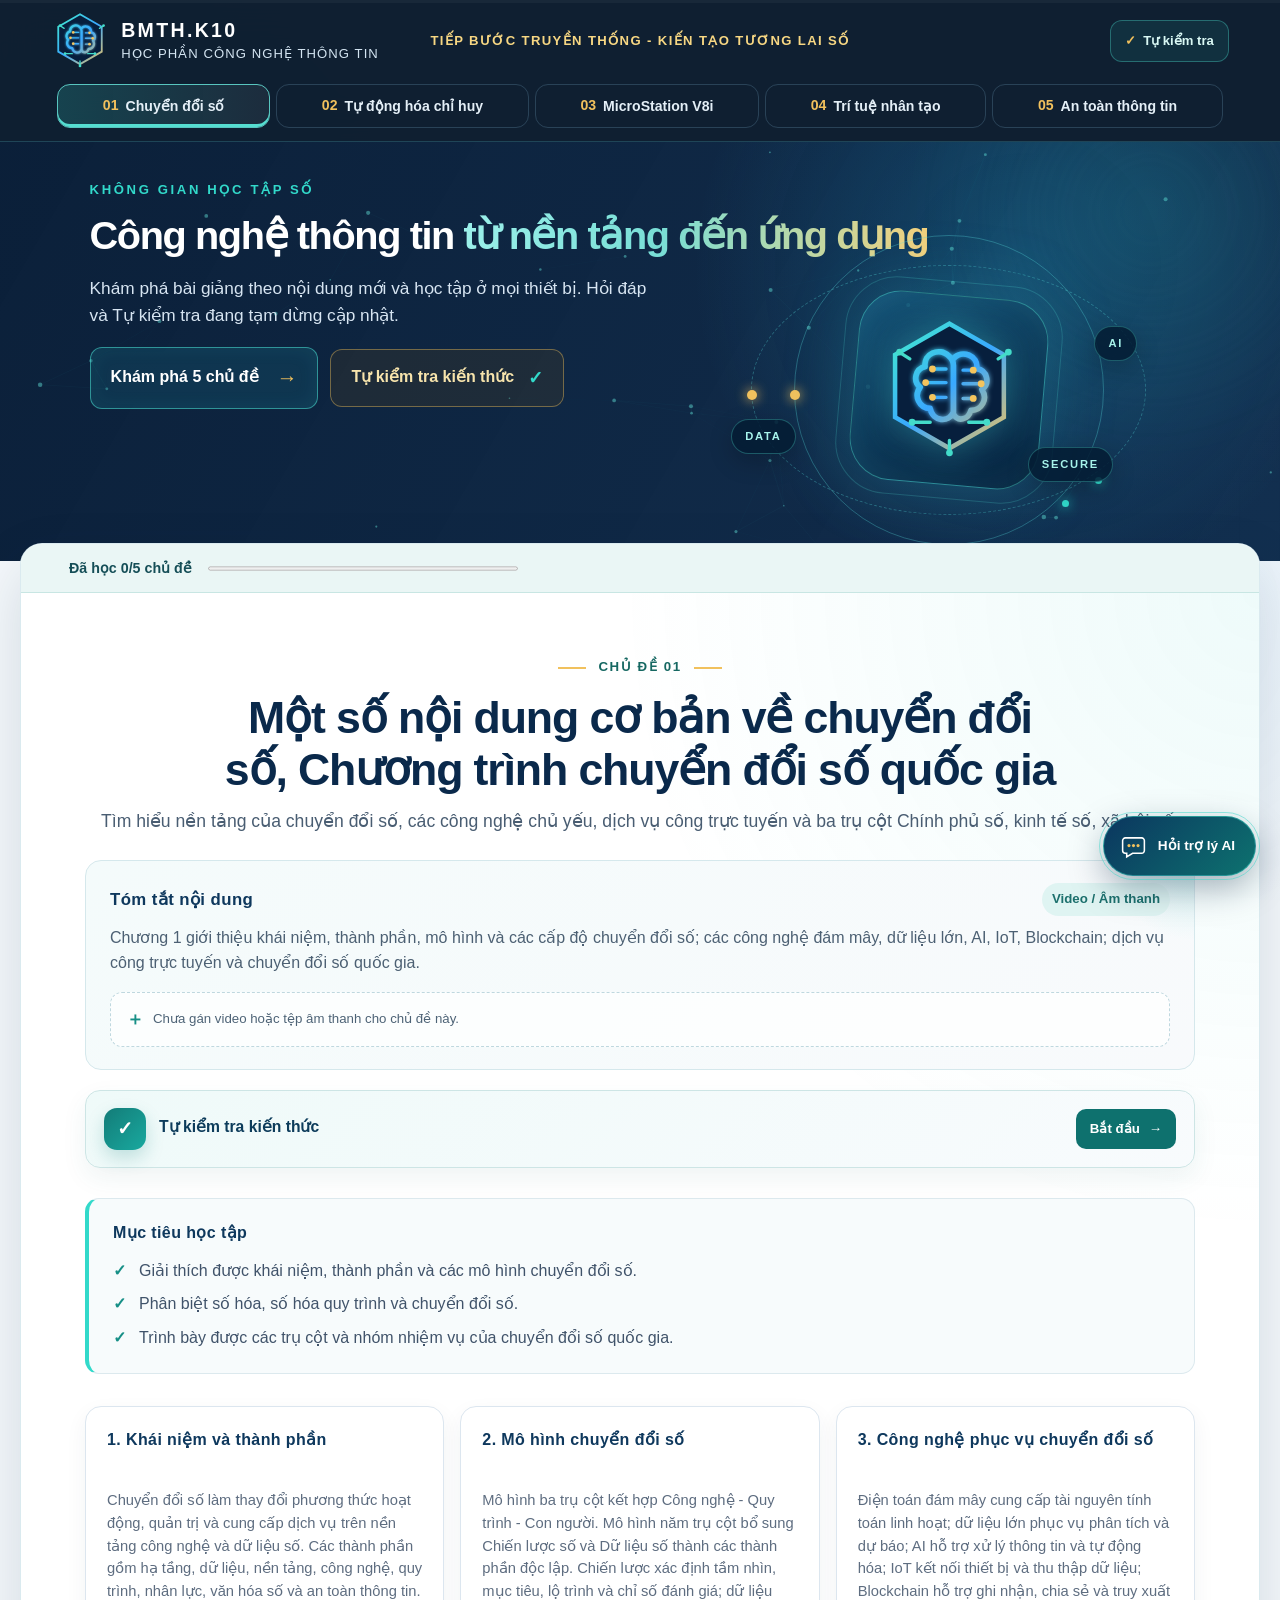
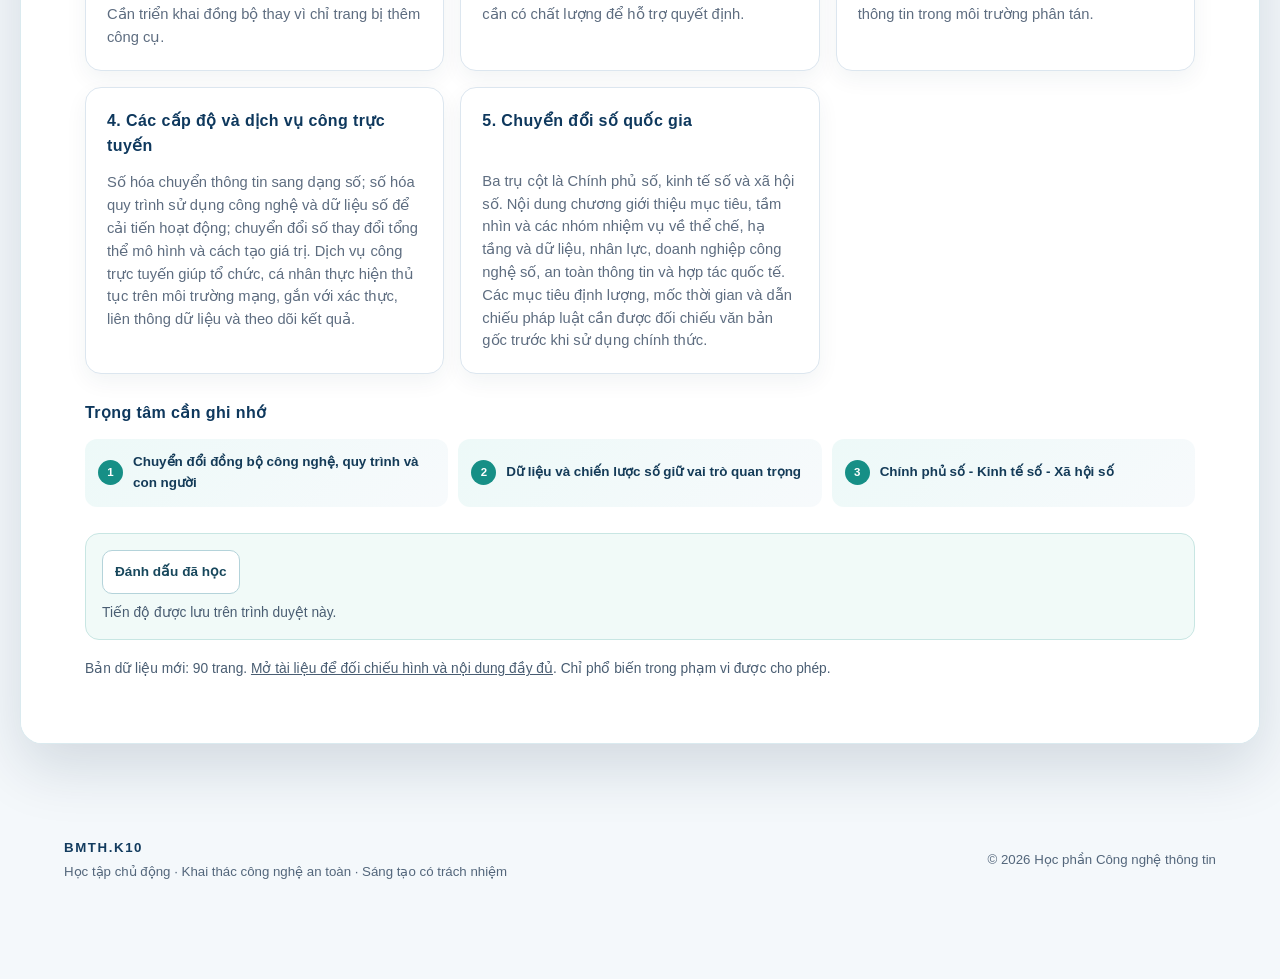
==== index.html @ 1fa3173a "Add files via upload" ====
<!-- BMTH_OPEN_DATA_REPLACEMENT_20261119 -->
<!doctype html>
<html lang="vi">
<head>
  <meta charset="utf-8">
  <meta name="viewport" content="width=device-width, initial-scale=1, viewport-fit=cover">
  <meta name="description" content="Không gian học tập số BMTH.K10 dành cho học phần Công nghệ thông tin.">
  <meta name="theme-color" content="#061b35">
  <meta property="og:type" content="website">
  <meta property="og:locale" content="vi_VN">
  <meta property="og:site_name" content="BMTH.K10">
  <meta property="og:title" content="BMTH.K10 · Học phần Công nghệ thông tin">
  <meta property="og:description" content="Nội dung 5 chủ đề Công nghệ thông tin theo bản tài liệu mới; hỏi đáp và trắc nghiệm đang tạm dừng cập nhật.">
  <meta property="og:url" content="https://ccongpho-dotcom.github.io/TroLyAoGiangVien/">
  <meta property="og:image" content="https://ccongpho-dotcom.github.io/TroLyAoGiangVien/assets/bmth-share.png">
  <meta property="og:image:type" content="image/png">
  <meta property="og:image:width" content="1200">
  <meta property="og:image:height" content="630">
  <meta property="og:image:alt" content="Biểu trưng BMTH.K10 trên nền xanh, với dòng chữ Học phần Công nghệ thông tin">
  <title>BMTH.K10</title>
  <link rel="icon" type="image/svg+xml" href="assets/ai-digital-logo.svg">
  <link rel="stylesheet" href="assets/styles.css?v=20261113-mobile1">
</head>
<body>
  <div class="reading-progress" aria-hidden="true"><span id="reading-progress-bar"></span></div>
  <header class="site-header">
    <a class="brand" href="#top" aria-label="Trang chủ BMTH.K10">
      <img src="assets/ai-digital-logo.svg" alt="Logo trí tuệ nhân tạo và chuyển đổi số" width="62" height="62">
      <span class="brand-copy">
        <strong>BMTH.K10</strong>
        <small>HỌC PHẦN CÔNG NGHỆ THÔNG TIN</small>
      </span>
    </a>
    <p class="slogan">TIẾP BƯỚC TRUYỀN THỐNG - KIẾN TẠO TƯƠNG LAI SỐ</p>
    <div class="header-tools">
      <a class="quiz-shortcut" href="quiz.html" aria-label="Mở chức năng tự kiểm tra kiến thức">
        <span aria-hidden="true">✓</span> Tự kiểm tra
      </a>
      <button id="view-mode-toggle" class="view-mode-toggle" type="button" aria-pressed="false" aria-label="Xem bố cục toàn cảnh">
        <svg viewBox="0 0 24 24" aria-hidden="true">
          <path d="M8 3H3v5M16 3h5v5M8 21H3v-5M16 21h5v-5M3 8l5-5M21 8l-5-5M3 16l5 5M21 16l-5 5"/>
        </svg>
        <span>Toàn cảnh</span>
      </button>
      <button id="mobile-topic-toggle" class="mobile-topic-toggle" type="button" aria-label="Mở danh mục chủ đề" aria-expanded="false" aria-controls="topic-nav" hidden>
        <svg viewBox="0 0 24 24" aria-hidden="true"><path d="M3 6h18M3 12h18M3 18h18"/></svg>
      </button>
    </div>
    <div class="topic-menu">
      <div class="topic-menu-rail">
        <div id="topic-nav" class="topic-nav" role="tablist" aria-label="5 chủ đề học phần"></div>
      </div>
      <button class="topic-scroll topic-scroll-prev" type="button" aria-label="Cuộn về các chủ đề trước" aria-controls="topic-nav" hidden>‹</button>
      <button class="topic-scroll topic-scroll-next" type="button" aria-label="Cuộn tới các chủ đề tiếp theo" aria-controls="topic-nav" hidden>›</button>
    </div>
  </header>

  <main id="top">
    <section class="hero" aria-labelledby="hero-title">
      <canvas id="network-canvas" class="network-canvas" aria-hidden="true"></canvas>
      <div class="hero-heading">
        <p class="eyebrow">KHÔNG GIAN HỌC TẬP SỐ</p>
        <h1 id="hero-title"><span class="title-main">Công nghệ thông tin</span> <span class="title-accent">từ nền tảng đến ứng dụng</span></h1>
      </div>
      <div class="hero-copy">
        <p class="hero-lead">Khám phá bài giảng theo nội dung mới và học tập ở mọi thiết bị. Hỏi đáp và Tự kiểm tra đang tạm dừng cập nhật.</p>
        <div class="hero-actions">
          <a class="primary-button" href="#chu-de">Khám phá 5 chủ đề <span aria-hidden="true">→</span></a>
          <a class="secondary-button" href="quiz.html">Tự kiểm tra kiến thức <span aria-hidden="true">✓</span></a>
        </div>
      </div>
      <div class="hero-visual" aria-hidden="true">
        <div class="orbit orbit-one"></div>
        <div class="orbit orbit-two"></div>
        <div class="digital-core">
          <img src="assets/ai-digital-logo.svg" alt="">
        </div>
        <div class="data-pill pill-one">AI</div>
        <div class="data-pill pill-two">DATA</div>
        <div class="data-pill pill-three">SECURE</div>
      </div>
    </section>

    <section class="course-shell" id="chu-de" aria-label="Nội dung học phần">
      <div class="learning-progress">
        <span class="learning-progress-label" id="learning-progress-label" role="status">Đã học 0/5 chủ đề</span>
        <progress id="learning-progress" aria-label="Tiến độ học" max="5" value="0"></progress>
      </div>
      <article id="lesson-panel" class="lesson-panel protected-content" role="tabpanel" tabindex="0"></article>
    </section>
  </main>

  <footer class="site-footer">
    <div>
      <strong>BMTH.K10</strong>
      <span>Học tập chủ động · Khai thác công nghệ an toàn · Sáng tạo có trách nhiệm</span>
    </div>
    <p>© <span id="current-year"></span> Học phần Công nghệ thông tin</p>
  </footer>

  <button id="chat-launcher" class="chat-launcher" type="button" aria-label="Mở trợ lý AI" aria-expanded="false">
    <span class="chat-pulse"></span>
    <svg viewBox="0 0 32 32" aria-hidden="true">
      <path d="M7 6.5h18a3 3 0 0 1 3 3v11a3 3 0 0 1-3 3H15l-6.5 4v-4H7a3 3 0 0 1-3-3v-11a3 3 0 0 1 3-3Z"/>
      <circle cx="11" cy="15" r="1.7"/><circle cx="16" cy="15" r="1.7"/><circle cx="21" cy="15" r="1.7"/>
    </svg>
    <span class="chat-label">Hỏi trợ lý AI</span>
  </button>

  <section id="chat-panel" class="chat-panel" aria-label="Trợ lý AI BMTH.K10" aria-hidden="true" inert>
    <header class="chat-header">
      <div class="chat-avatar"><img src="assets/ai-digital-logo.svg" alt=""></div>
      <div>
        <strong>Trợ lý AI BMTH.K10</strong>
        <span id="chat-status" class="chat-status" data-state="ready" aria-live="polite">Tạm dừng cập nhật dữ liệu</span>
      </div>
      <div class="chat-header-actions">
        <button id="chat-reset" type="button" aria-label="Bắt đầu cuộc trò chuyện mới" title="Cuộc trò chuyện mới"><span aria-hidden="true">↻</span></button>
        <button id="chat-close" type="button" aria-label="Đóng trợ lý AI" title="Đóng"><span aria-hidden="true">×</span></button>
      </div>
    </header>
    <div id="chat-messages" class="chat-messages" aria-live="polite">
      <div class="message assistant">
        <div class="message-bubble">Trợ lý đang tạm dừng để cập nhật dữ liệu mới. Đồng chí có thể đọc nội dung của các chủ đề.</div>
      </div>
    </div>
    <div class="quick-prompts" aria-label="Câu hỏi gợi ý">
      <button type="button" data-prompt="Tóm tắt Chương 1">Tóm tắt Chương 1</button>
      <button type="button" data-prompt="Trí tuệ nhân tạo là gì?">Trí tuệ nhân tạo</button>
      <button type="button" data-prompt="Phân tích các biện pháp bảo đảm an toàn thông tin">An toàn thông tin</button>
      <button type="button" data-prompt="Ba trụ cột của chuyển đổi số quốc gia là gì?">Chuyển đổi số quốc gia</button>
    </div>
    <form id="chat-form" class="chat-form">
      <label class="sr-only" for="chat-input">Nhập câu hỏi</label>
      <textarea id="chat-input" rows="1" maxlength="2000" placeholder="Nhập câu hỏi về học phần…" required></textarea>
      <button type="submit" aria-label="Gửi câu hỏi">
        <svg viewBox="0 0 24 24" aria-hidden="true"><path d="m4 4 17 8-17 8 3-8-3-8Zm3.5 7h7.2L7.1 7.4 7.5 11Zm-.4 5.6 7.6-3.6H7.5l-.4 3.6Z"/></svg>
      </button>
    </form>
    <p class="chat-disclaimer">AI có thể mắc lỗi. Hãy đối chiếu với bài giảng chính thức.</p>
  </section>

  <div id="toast" class="toast" role="status" aria-live="polite"></div>

  <script src="config.js?v=20261119-open90-pause"></script>
  <script src="data/topics.js?v=20261119-open90"></script>
  <script src="data/media.js?v=20261119-open90"></script>
  <script src="data/faq.js?v=20261119-open90"></script>
  <script src="assets/app.js?v=20261119-open90-pause"></script>
  <script src="assets/motion.js?v=20261017-1"></script>
</body>
</html>
---- assets/styles.css ----
:root {
  --navy-950: #031326;
  --navy-900: #061b35;
  --navy-800: #0a294c;
  --navy-700: #103a65;
  --cyan: #32d9ca;
  --blue: #3a9ff4;
  --gold: #f1c15d;
  --ink: #152339;
  --muted: #627188;
  --line: #dce6ef;
  --surface: #f4f8fb;
  --white: #fff;
  --shadow: 0 24px 60px rgba(8, 35, 66, .14);
  --radius: 22px;
  --font-sans: "Segoe UI Variable Text", "Segoe UI", Roboto, Arial, sans-serif;
  --font-display: "Segoe UI Variable Display", "Segoe UI", Roboto, Arial, sans-serif;
}

* { box-sizing: border-box; }
html { scroll-behavior: smooth; }
body {
  margin: 0;
  min-width: 320px;
  isolation: isolate;
  color: var(--ink);
  background: var(--surface);
  font-family: var(--font-sans);
  line-height: 1.55;
}
body::before {
  content: "";
  position: fixed;
  inset: 0;
  z-index: 0;
  pointer-events: none;
  background:
    radial-gradient(circle at 12% 24%, rgba(50, 217, 202, .09), transparent 26%),
    radial-gradient(circle at 88% 68%, rgba(58, 159, 244, .08), transparent 28%);
  animation: pageGlow 14s ease-in-out infinite alternate;
}
main, .site-footer { position: relative; z-index: 1; }
button, textarea { font: inherit; }
button, a { -webkit-tap-highlight-color: transparent; }
a { color: inherit; }
.sr-only { position: absolute; width: 1px; height: 1px; padding: 0; margin: -1px; overflow: hidden; clip: rect(0, 0, 0, 0); white-space: nowrap; border: 0; }
.reading-progress { position: fixed; z-index: 180; top: 0; left: 0; width: 100%; height: 3px; pointer-events: none; background: rgba(255,255,255,.04); }
.reading-progress span { display: block; width: 100%; height: 100%; transform: scaleX(0); transform-origin: left; background: linear-gradient(90deg, var(--cyan), var(--blue), var(--gold)); box-shadow: 0 0 12px rgba(50, 217, 202, .65); will-change: transform; }

.site-header {
  position: sticky;
  top: 0;
  z-index: 50;
  min-height: 86px;
  padding: 12px clamp(18px, 4vw, 68px);
  display: grid;
  grid-template-columns: minmax(250px, 1fr) auto minmax(52px, 1fr);
  align-items: center;
  gap: 24px;
  color: var(--white);
  background: rgba(3, 19, 38, .95);
  border-bottom: 1px solid rgba(88, 205, 221, .22);
  backdrop-filter: blur(18px);
  transition: min-height .25s ease, background .25s ease, box-shadow .25s ease, border-color .25s ease;
}
.site-header.is-scrolled { background: rgba(3, 19, 38, .985); border-color: rgba(88, 205, 221, .35); box-shadow: 0 10px 34px rgba(0, 14, 29, .28); }
.brand { display: inline-flex; align-items: center; gap: 12px; text-decoration: none; width: fit-content; }
.brand img { width: 58px; height: 58px; }
.brand-copy { display: grid; line-height: 1.12; }
.brand-copy strong { letter-spacing: .12em; font-size: 1.22rem; color: #fff; }
.brand-copy small { margin-top: 5px; letter-spacing: .08em; color: #a9c6dc; font-size: .7rem; }
.slogan { margin: 0; color: #f7d783; letter-spacing: .105em; text-align: center; font-size: clamp(.72rem, 1vw, .91rem); font-weight: 800; }
.header-tools { justify-self: end; display: flex; align-items: center; gap: 9px; }
.quiz-shortcut { display: inline-flex; align-items: center; gap: 7px; min-height: 42px; padding: 0 14px; border: 1px solid rgba(78, 224, 211, .34); border-radius: 12px; color: #d9f8f4; background: rgba(31, 159, 154, .13); text-decoration: none; font-size: .76rem; font-weight: 800; white-space: nowrap; transition: transform .2s ease, background .2s ease, border-color .2s ease; }
.quiz-shortcut:hover { transform: translateY(-2px); border-color: rgba(78, 224, 211, .62); background: rgba(31, 159, 154, .24); }
.quiz-shortcut span { color: var(--gold); }
.menu-button { display: none; justify-self: end; width: 44px; height: 44px; border: 1px solid rgba(255,255,255,.2); border-radius: 12px; background: transparent; }
.menu-button span { display: block; width: 21px; height: 2px; margin: 4px auto; background: #fff; }
.view-mode-toggle { display: none; align-items: center; justify-content: center; gap: 7px; min-height: 40px; padding: 0 11px; border: 1px solid rgba(255,255,255,.22); border-radius: 11px; color: #d9f5f2; background: rgba(255,255,255,.06); font-size: .72rem; font-weight: 800; cursor: pointer; }
.view-mode-toggle svg { width: 17px; fill: none; stroke: currentColor; stroke-width: 1.7; stroke-linecap: round; stroke-linejoin: round; }
.view-mode-toggle:hover { color: #fff; border-color: rgba(88, 225, 213, .52); background: rgba(47, 190, 181, .13); }

.hero {
  position: relative;
  min-height: 555px;
  padding: 82px clamp(24px, 7vw, 110px);
  display: grid;
  grid-template-columns: minmax(0, 1.08fr) minmax(340px, .92fr);
  grid-template-areas:
    "heading heading"
    "copy visual";
  align-items: center;
  column-gap: 50px;
  row-gap: 24px;
  color: #fff;
  overflow: hidden;
  background:
    radial-gradient(circle at 80% 30%, rgba(29, 169, 223, .23), transparent 31%),
    linear-gradient(120deg, rgba(6, 27, 53, .98), rgba(6, 36, 70, .95)),
    repeating-linear-gradient(0deg, transparent 0 39px, rgba(70, 209, 209, .08) 40px),
    repeating-linear-gradient(90deg, transparent 0 39px, rgba(70, 209, 209, .08) 40px);
}
.hero::before { content: ""; position: absolute; inset: 0; opacity: .36; background-image: linear-gradient(90deg, transparent 49.8%, rgba(72, 222, 213, .14) 50%, transparent 50.2%), linear-gradient(transparent 49.8%, rgba(72, 222, 213, .1) 50%, transparent 50.2%); background-size: 160px 160px; animation: gridDrift 20s linear infinite; }
.hero::after { content: ""; position: absolute; width: 520px; height: 520px; right: -130px; top: -190px; border-radius: 50%; opacity: .42; background: radial-gradient(circle, rgba(50, 217, 202, .26), transparent 68%); filter: blur(12px); animation: heroGlow 8s ease-in-out infinite alternate; pointer-events: none; }
.network-canvas { position: absolute; inset: 0; z-index: 0; width: 100%; height: 100%; opacity: .72; pointer-events: none; }
.hero-heading, .hero-copy, .hero-visual { position: relative; z-index: 2; }
.hero-heading { grid-area: heading; align-self: end; }
.hero-copy { grid-area: copy; align-self: start; }
.hero-visual { grid-area: visual; }
.eyebrow { margin: 0 0 14px; color: var(--cyan); font-size: .82rem; font-weight: 800; letter-spacing: .2em; }
.hero h1 { margin: 0; max-width: none; font-family: var(--font-display); font-size: clamp(2.05rem, 3.4vw, 4.4rem); font-weight: 800; line-height: 1.08; letter-spacing: -.035em; white-space: nowrap; }
.hero h1 .title-main { color: #fff; }
.hero h1 .title-accent { color: transparent; background: linear-gradient(90deg, #9bf0ea 0%, #78ded6 42%, #f5d17c 100%); background-clip: text; -webkit-background-clip: text; }
.hero-lead { max-width: 660px; margin: 0 0 32px; color: #bed0df; font-size: clamp(1rem, 1.35vw, 1.18rem); }
.hero-actions { display: flex; align-items: center; flex-wrap: wrap; gap: 12px; }
.primary-button { position: relative; overflow: hidden; display: inline-flex; align-items: center; gap: 18px; padding: 14px 20px; border: 1px solid rgba(76, 226, 212, .55); border-radius: 12px; color: #fff; background: rgba(23, 106, 131, .27); text-decoration: none; font-weight: 700; box-shadow: inset 0 0 20px rgba(60, 219, 207, .08); transition: transform .25s ease, background .25s ease, box-shadow .25s ease; }
.primary-button::before { content: ""; position: absolute; top: -80%; left: -30%; width: 22%; height: 260%; transform: rotate(24deg); background: linear-gradient(90deg, transparent, rgba(255,255,255,.32), transparent); animation: buttonShine 4.8s ease-in-out infinite; }
.primary-button:hover { transform: translateY(-3px); background: rgba(28, 143, 155, .42); box-shadow: 0 12px 30px rgba(19, 194, 185, .15), inset 0 0 20px rgba(60, 219, 207, .1); }
.primary-button span { color: var(--gold); font-size: 1.3rem; }
.secondary-button { display: inline-flex; align-items: center; gap: 14px; padding: 14px 20px; border: 1px solid rgba(241, 193, 93, .42); border-radius: 12px; color: #f7e4ac; background: rgba(113, 77, 17, .16); text-decoration: none; font-weight: 750; transition: transform .25s ease, background .25s ease, border-color .25s ease; }
.secondary-button:hover { transform: translateY(-3px); border-color: rgba(241, 193, 93, .72); background: rgba(143, 99, 25, .28); }
.secondary-button span { color: var(--cyan); font-size: 1.15rem; }

.hero-visual { --parallax-x: 0px; --parallax-y: 0px; min-height: 350px; display: grid; place-items: center; transform: translate3d(var(--parallax-x), var(--parallax-y), 0); transition: transform .35s ease-out; will-change: transform; }
.digital-core { position: relative; width: 190px; height: 190px; display: grid; place-items: center; border-radius: 42px; background: linear-gradient(145deg, rgba(21, 87, 125, .8), rgba(5, 28, 55, .88)); border: 1px solid rgba(83, 235, 218, .42); box-shadow: 0 0 70px rgba(49, 192, 209, .25), inset 0 0 40px rgba(70, 212, 214, .12); transform: rotate(5deg); animation: coreFloat 5.2s ease-in-out infinite, corePulse 3.6s ease-in-out infinite alternate; }
.digital-core::before { content: ""; position: absolute; inset: -15px; border: 1px solid rgba(85, 232, 221, .2); border-radius: 52px; animation: coreRing 3.6s ease-out infinite; }
.digital-core::after { content: ""; position: absolute; left: 20px; right: 20px; top: 25%; height: 1px; opacity: 0; background: linear-gradient(90deg, transparent, rgba(108, 241, 229, .9), transparent); box-shadow: 0 0 12px rgba(82, 232, 221, .8); animation: coreScan 3.8s ease-in-out infinite; }
.digital-core img { position: relative; z-index: 1; width: 145px; filter: drop-shadow(0 0 18px rgba(72, 219, 211, .35)); transform: rotate(-5deg); animation: logoBreathe 3.2s ease-in-out infinite; }
.orbit { position: absolute; border: 1px solid rgba(90, 221, 219, .32); border-radius: 50%; }
.orbit::before, .orbit::after { content: ""; position: absolute; width: 10px; height: 10px; border-radius: 50%; background: var(--gold); box-shadow: 0 0 12px var(--gold); animation: nodePulse 1.8s ease-in-out infinite alternate; }
.orbit::after { top: 50%; left: -5px; }
.orbit::before { right: 11%; bottom: 12%; width: 7px; height: 7px; background: var(--cyan); box-shadow: 0 0 12px var(--cyan); animation-delay: -.9s; }
.orbit-one { width: 310px; height: 310px; animation: spin 16s linear infinite; }
.orbit-two { width: 395px; height: 250px; border-style: dashed; animation: spin-reverse 22s linear infinite; }
.data-pill { position: absolute; padding: 8px 13px; border: 1px solid rgba(83, 229, 216, .3); border-radius: 999px; color: #a7f3eb; background: rgba(4, 28, 52, .86); font-size: .7rem; letter-spacing: .16em; font-weight: 800; box-shadow: 0 8px 24px rgba(0,0,0,.2); animation: pillFloat 4.6s ease-in-out infinite; }
.pill-one { top: 22%; right: 11%; animation-name: pillDriftOne; }
.pill-two { bottom: 22%; left: 5%; animation-name: pillDriftTwo; animation-delay: -1.6s; }
.pill-three { bottom: 10%; right: 16%; animation-name: pillDriftThree; animation-delay: -3.1s; }
@keyframes spin { to { transform: rotate(360deg); } }
@keyframes spin-reverse { to { transform: rotate(-360deg); } }
@keyframes coreFloat { 0%, 100% { transform: translateY(0) rotate(5deg); } 50% { transform: translateY(-12px) rotate(2deg); } }
@keyframes corePulse { to { box-shadow: 0 0 95px rgba(49, 192, 209, .42), inset 0 0 48px rgba(70, 212, 214, .2); border-color: rgba(106, 240, 227, .68); } }
@keyframes coreRing { 0% { opacity: 0; transform: scale(.92); } 35% { opacity: .7; } 100% { opacity: 0; transform: scale(1.17); } }
@keyframes coreScan { 0%, 15% { top: 22%; opacity: 0; } 28% { opacity: .8; } 72% { opacity: .7; } 88%, 100% { top: 78%; opacity: 0; } }
@keyframes logoBreathe { 0%, 100% { transform: rotate(-5deg) scale(1); filter: drop-shadow(0 0 16px rgba(72, 219, 211, .32)); } 50% { transform: rotate(-2deg) scale(1.045); filter: drop-shadow(0 0 28px rgba(89, 225, 226, .62)); } }
@keyframes nodePulse { to { transform: scale(1.35); opacity: .62; } }
@keyframes pageGlow { to { transform: scale(1.06) translate3d(1.5%, -1%, 0); } }
@keyframes gridDrift { to { background-position: 160px 80px; } }
@keyframes heroGlow { to { transform: translate3d(-110px, 80px, 0) scale(1.16); opacity: .66; } }
@keyframes pillDriftOne { 0%, 100% { transform: translate3d(0, 0, 0); } 50% { transform: translate3d(8px, -10px, 0); } }
@keyframes pillDriftTwo { 0%, 100% { transform: translate3d(0, 0, 0); } 50% { transform: translate3d(-8px, -8px, 0); } }
@keyframes pillDriftThree { 0%, 100% { transform: translate3d(0, 0, 0); } 50% { transform: translate3d(10px, 7px, 0); } }
@keyframes buttonShine { 0%, 68% { left: -30%; opacity: 0; } 76% { opacity: 1; } 94%, 100% { left: 120%; opacity: 0; } }

.course-shell { width: min(1440px, calc(100% - 40px)); margin: -34px auto 70px; position: relative; z-index: 3; display: grid; grid-template-columns: 345px minmax(0, 1fr); min-height: 690px; background: #fff; border: 1px solid rgba(166, 204, 218, .42); border-radius: var(--radius); box-shadow: var(--shadow); overflow: hidden; transition: box-shadow .35s ease, transform .35s ease; }
.course-shell:hover { box-shadow: 0 30px 78px rgba(8, 35, 66, .18); }
.topic-sidebar { position: relative; overflow: hidden; padding: 34px 24px 26px; color: #fff; background: linear-gradient(155deg, #0a3158, #061c36 70%); }
.topic-sidebar::before { content: ""; position: absolute; width: 280px; height: 280px; right: -170px; top: 22%; border-radius: 50%; background: radial-gradient(circle, rgba(50, 217, 202, .22), transparent 68%); animation: sidebarGlow 7s ease-in-out infinite alternate; pointer-events: none; }
.topic-sidebar > * { position: relative; z-index: 1; }
@keyframes sidebarGlow { to { transform: translate3d(-48px, 70px, 0) scale(1.2); } }
.sidebar-heading { display: flex; align-items: center; gap: 15px; padding: 0 8px 24px; border-bottom: 1px solid rgba(255,255,255,.14); }
.section-number { font-family: var(--font-display); font-size: 3.35rem; font-weight: 700; line-height: 1; color: var(--gold); }
.sidebar-heading p { margin: 0 0 3px; color: #77d9d4; font-size: .68rem; font-weight: 800; letter-spacing: .15em; }
.sidebar-heading h2 { margin: 0; font-size: 1.4rem; }
.topic-nav { display: grid; gap: 8px; margin-top: 20px; }
.topic-button { width: 100%; display: grid; grid-template-columns: 38px 1fr 20px; align-items: center; gap: 10px; padding: 15px 12px; color: #c5d7e5; background: transparent; border: 1px solid transparent; border-radius: 13px; text-align: left; cursor: pointer; transition: color .22s ease, background .22s ease, border-color .22s ease, transform .22s ease, box-shadow .22s ease; }
.topic-button:hover { color: #fff; background: rgba(255,255,255,.075); transform: translateX(4px); }
.topic-button.active { color: #fff; border-color: rgba(67, 219, 205, .38); background: linear-gradient(90deg, rgba(45, 180, 173, .24), rgba(255,255,255,.06)); box-shadow: inset 3px 0 0 var(--cyan), 0 8px 24px rgba(0,0,0,.1); }
.topic-button .topic-number { color: var(--gold); font-size: .8rem; font-weight: 800; }
.topic-button .topic-name { line-height: 1.28; font-size: .92rem; font-weight: 650; }
.topic-button .topic-arrow { color: #60cbc6; font-size: 1.2rem; transition: transform .22s ease, color .22s ease; }
.topic-button:hover .topic-arrow, .topic-button.active .topic-arrow { color: #fff; transform: translateX(3px); }
.sidebar-note { margin-top: 28px; padding: 15px; display: flex; gap: 10px; border-radius: 14px; color: #9fb9cb; background: rgba(0,0,0,.13); font-size: .76rem; }
.sidebar-note span { color: var(--gold); }
.sidebar-note p { margin: 0; }

.lesson-panel { padding: clamp(30px, 5vw, 66px); min-width: 0; background: radial-gradient(circle at 100% 0, rgba(42, 204, 196, .08), transparent 30%), #fff; }
.lesson-kicker { display: flex; align-items: center; justify-content: center; gap: 12px; color: #2e8f8a; font-size: .78rem; font-weight: 800; letter-spacing: .12em; }
.lesson-kicker::before, .lesson-kicker::after { content: ""; width: 28px; height: 2px; background: var(--gold); }
.lesson-title, .lesson-description { text-align: center; text-wrap: balance; overflow-wrap: anywhere; }
.lesson-title {
  margin: 14px 0 12px;
  color: #0a294b;
  font-family: var(--font-display);
  font-size: clamp(1.85rem, .75rem + 2.55vw, 3.15rem);
  font-weight: 750;
  line-height: 1.16;
  letter-spacing: -.025em;
}
.lesson-description { margin: 0; color: var(--muted); font-size: clamp(1rem, .95rem + .3vw, 1.1rem); line-height: 1.65; }
.lesson-summary { position: relative; overflow: hidden; margin: 24px 0 30px; padding: 22px 24px; border: 1px solid #d5e8ec; border-radius: 16px; background: linear-gradient(135deg, #f4fbfb, #f8fafc); }
.lesson-summary::after { content: ""; position: absolute; width: 180px; height: 180px; right: -90px; top: -100px; border-radius: 50%; background: radial-gradient(circle, rgba(50, 217, 202, .2), transparent 70%); animation: summaryGlow 6s ease-in-out infinite alternate; pointer-events: none; }
.lesson-summary > * { position: relative; z-index: 1; }
@keyframes summaryGlow { to { transform: translate3d(-52px, 52px, 0) scale(1.2); } }
.summary-heading { display: flex; align-items: center; justify-content: space-between; gap: 14px; margin-bottom: 10px; }
.summary-heading h3 { margin: 0; color: #0e385d; font-size: 1.05rem; letter-spacing: .025em; }
.summary-badge { flex: 0 0 auto; padding: 6px 10px; border-radius: 999px; color: #1c706d; background: #dff4f2; font-size: .7rem; font-weight: 800; }
.lesson-summary > p { margin: 0; color: #4c6073; text-wrap: pretty; }
.summary-media-grid { margin-top: 18px; display: grid; grid-template-columns: repeat(auto-fit, minmax(280px, 1fr)); gap: 14px; }
.media-card { min-width: 0; padding: 14px; border: 1px solid #d7e5eb; border-radius: 14px; background: #fff; box-shadow: 0 8px 22px rgba(15, 52, 78, .055); }
.media-label { display: flex; align-items: center; gap: 8px; margin-bottom: 10px; color: #174c6b; font-size: .8rem; font-weight: 800; }
.media-label span { width: 24px; height: 24px; display: grid; place-items: center; border-radius: 50%; color: #fff; background: #168f86; font-size: .72rem; }
.media-card video { display: block; width: 100%; max-height: 440px; border-radius: 10px; background: #031326; }
.media-card audio { display: block; width: 100%; }
.media-empty { margin-top: 16px; padding: 13px 15px; display: flex; align-items: center; gap: 9px; border: 1px dashed #bfd8df; border-radius: 12px; color: #678090; background: rgba(255,255,255,.7); font-size: .8rem; }
.media-empty span { color: #168f86; font-size: 1.1rem; font-weight: 900; }
.topic-quiz-card { margin: -10px 0 30px; padding: 17px 18px; display: flex; align-items: center; justify-content: space-between; gap: 18px; border: 1px solid #cde5e5; border-radius: 15px; background: linear-gradient(135deg, #effaf9, #f8fbfd); box-shadow: 0 10px 26px rgba(22, 98, 103, .07); }
.topic-quiz-card > div { display: flex; align-items: center; gap: 13px; min-width: 0; }
.topic-quiz-icon { width: 42px; height: 42px; flex: 0 0 42px; display: grid; place-items: center; border-radius: 13px; color: #fff; background: linear-gradient(135deg, #137c78, #19a99f); font-size: 1.2rem; font-weight: 900; box-shadow: 0 8px 18px rgba(16, 132, 126, .22); }
.topic-quiz-card h3 { margin: 0 0 3px; color: #0d3c5b; font-size: .98rem; }
.topic-quiz-card > a { flex: 0 0 auto; display: inline-flex; align-items: center; gap: 9px; padding: 10px 14px; border-radius: 10px; color: #fff; background: #0e716e; text-decoration: none; font-size: .8rem; font-weight: 800; }
.topic-quiz-card > a:hover { background: #095d5b; }
.objectives { margin: 0 0 32px; padding: 22px 24px; border: 1px solid #dce9ee; border-left: 4px solid var(--cyan); border-radius: 14px; background: #f7fbfc; }
.objectives h3, .content-section h3, .key-points h3 { margin: 0 0 13px; color: #0e385d; font-size: 1rem; letter-spacing: .025em; }
.objectives ul { margin: 0; padding: 0; display: grid; gap: 9px; list-style: none; }
.objectives li { position: relative; padding-left: 26px; color: #40536a; }
.objectives li::before { content: "✓"; position: absolute; left: 0; color: #168f86; font-weight: 900; }
.content-grid { display: grid; grid-template-columns: repeat(3, 1fr); gap: 16px; }
.content-section { padding: 21px; border: 1px solid var(--line); border-radius: 16px; background: #fff; box-shadow: 0 8px 22px rgba(15, 52, 78, .055); transition: transform .25s ease, border-color .25s ease, box-shadow .25s ease; }
.content-section:hover { transform: translateY(-5px); border-color: #bcdcdf; box-shadow: 0 16px 34px rgba(15, 52, 78, .1); }
.content-section h3 { min-height: 48px; }
.content-section p { margin: 0; color: #5e6d80; font-size: .92rem; }
.key-points { margin-top: 27px; }
.key-list { display: grid; grid-template-columns: repeat(3, 1fr); gap: 10px; }
.key-item { display: flex; align-items: center; gap: 10px; padding: 13px; border-radius: 12px; color: #143b58; background: linear-gradient(135deg, #edf9f8, #f7fafc); font-size: .84rem; font-weight: 700; transition: transform .23s ease, box-shadow .23s ease; }
.key-item:hover { transform: translateY(-3px); box-shadow: 0 10px 24px rgba(25, 100, 111, .1); }
.key-item span { width: 25px; height: 25px; flex: 0 0 25px; display: grid; place-items: center; border-radius: 50%; color: #fff; background: #168f86; font-size: .72rem; }

.motion-ready .reveal-target { opacity: 0; transform: translateY(26px); transition: opacity .72s ease var(--reveal-delay, 0ms), transform .72s cubic-bezier(.2,.72,.2,1) var(--reveal-delay, 0ms); }
.motion-ready .reveal-target.is-visible { opacity: 1; transform: translateY(0); }
.lesson-panel.lesson-enter > * { animation: lessonEnter .55s cubic-bezier(.2,.72,.2,1) both; }
.lesson-panel.lesson-enter > :nth-child(2) { animation-delay: 45ms; }
.lesson-panel.lesson-enter > :nth-child(3) { animation-delay: 90ms; }
.lesson-panel.lesson-enter > :nth-child(4) { animation-delay: 135ms; }
.lesson-panel.lesson-enter > :nth-child(5) { animation-delay: 180ms; }
.lesson-panel.lesson-enter > :nth-child(6) { animation-delay: 225ms; }
.lesson-panel.lesson-enter > :nth-child(7) { animation-delay: 270ms; }
@keyframes lessonEnter { from { opacity: 0; transform: translateY(16px); } to { opacity: 1; transform: translateY(0); } }

.site-footer { padding: 24px clamp(22px, 5vw, 74px) 96px; display: flex; justify-content: space-between; align-items: center; gap: 20px; color: #8492a3; font-size: .8rem; }
.site-footer div { display: grid; gap: 3px; }
.site-footer strong { color: #123b5e; letter-spacing: .12em; }
.site-footer p { margin: 0; }

.chat-launcher { position: fixed; z-index: 90; right: 24px; bottom: 24px; height: 60px; padding: 0 20px 0 15px; display: flex; align-items: center; gap: 10px; border: 1px solid rgba(67, 220, 207, .45); border-radius: 999px; color: #fff; background: linear-gradient(135deg, #0b365f, #0d726f); box-shadow: 0 12px 35px rgba(3, 32, 61, .35); cursor: pointer; animation: chatFloat 4s ease-in-out infinite; transition: transform .22s ease, box-shadow .22s ease; }
.chat-launcher:hover { transform: translateY(-4px) scale(1.02); box-shadow: 0 18px 42px rgba(3, 32, 61, .42); animation-play-state: paused; }
.chat-launcher svg { width: 29px; fill: none; stroke: #fff; stroke-width: 1.7; }
.chat-launcher svg circle { fill: var(--gold); stroke: none; }
.chat-label { font-size: .85rem; font-weight: 800; }
.chat-pulse { position: absolute; inset: -5px; border: 1px solid rgba(57, 216, 202, .5); border-radius: inherit; animation: pulse 2.3s ease-out infinite; }
@keyframes pulse { 0% { opacity: .9; transform: scale(.95); } 75%,100% { opacity: 0; transform: scale(1.14); } }
@keyframes chatFloat { 0%, 100% { translate: 0 0; } 50% { translate: 0 -5px; } }

.chat-panel { position: fixed; z-index: 100; right: 24px; bottom: 96px; width: min(400px, calc(100vw - 32px)); height: min(620px, calc(100vh - 130px)); display: grid; grid-template-rows: auto 1fr auto auto auto; visibility: hidden; opacity: 0; transform: translateY(16px) scale(.97); transform-origin: bottom right; border: 1px solid rgba(42, 132, 144, .27); border-radius: 22px; overflow: hidden; background: #fff; box-shadow: 0 28px 75px rgba(3, 25, 48, .3); transition: .22s ease; }
.chat-panel.open { visibility: visible; opacity: 1; transform: translateY(0) scale(1); animation: chatOpen .35s cubic-bezier(.2,.9,.25,1.15); }
@keyframes chatOpen { from { opacity: 0; transform: translateY(18px) scale(.95); } }
.chat-header { min-height: 75px; padding: 13px 10px 13px 14px; display: grid; grid-template-columns: 46px 1fr auto; align-items: center; gap: 11px; color: #fff; background: linear-gradient(120deg, #071e39, #0b5270); }
.chat-avatar { width: 45px; height: 45px; display: grid; place-items: center; border-radius: 13px; background: rgba(255,255,255,.08); }
.chat-avatar img { width: 39px; }
.chat-header strong { display: block; font-size: .92rem; }
.chat-status { display: flex; align-items: center; gap: 6px; margin-top: 3px; color: #add6df; font-size: .69rem; }
.chat-status::before { content: ""; width: 7px; height: 7px; flex: 0 0 auto; border-radius: 50%; background: #5bf0a5; box-shadow: 0 0 8px #5bf0a5; }
.chat-status[data-state="busy"]::before { background: #ffd166; box-shadow: 0 0 8px #ffd166; animation: statusBlink .8s ease-in-out infinite alternate; }
.chat-status[data-state="error"]::before, .chat-status[data-state="offline"]::before { background: #ff7b7b; box-shadow: 0 0 8px #ff7b7b; }
.chat-header-actions { display: flex; align-items: center; }
.chat-header button { width: 34px; height: 36px; border: 0; border-radius: 9px; color: #c7dce8; background: transparent; font-size: 1.55rem; cursor: pointer; }
.chat-header button:hover { color: #fff; background: rgba(255,255,255,.09); }
.chat-header button:disabled { opacity: .42; cursor: wait; }
#chat-reset { font-size: 1.25rem; }
@keyframes statusBlink { to { opacity: .4; } }
.chat-messages { padding: 18px 14px; overflow-y: auto; background: linear-gradient(#f4f8fa, #fff); }
.message { display: flex; margin-bottom: 12px; }
.message.user { justify-content: flex-end; }
.message-bubble { max-width: 87%; padding: 11px 13px; border-radius: 15px 15px 15px 4px; color: #34495d; background: #eaf1f4; font-size: .86rem; white-space: pre-wrap; word-break: break-word; }
.message.user .message-bubble { color: #fff; background: #0d6e70; border-radius: 15px 15px 4px 15px; }
.message.typing .message-bubble::after { content: "●  ●  ●"; color: #229b97; letter-spacing: .1em; animation: fade 1s ease-in-out infinite alternate; }
.chat-quiz-actions { margin-top: 9px; white-space: normal; }
.chat-quiz-action { display: inline-flex; align-items: center; justify-content: center; box-sizing: border-box; min-height: 44px; max-width: 100%; padding: 8px 13px; border: 1px solid #085b5a; border-radius: 9px; color: #fff; background: #0b6664; font-size: max(13px, .84rem); font-weight: 700; line-height: 1.25; text-align: center; text-decoration: none; }
.chat-quiz-action:hover { color: #fff; background: #084f4e; text-decoration: underline; }
.chat-quiz-action:focus-visible { outline: 2px solid #17456d; outline-offset: 2px; }
@keyframes fade { to { opacity: .35; } }
.quick-prompts { padding: 8px 12px 5px; display: flex; gap: 7px; overflow-x: auto; border-top: 1px solid #edf1f4; }
.quick-prompts button { flex: 0 0 auto; padding: 6px 9px; border: 1px solid #cfe3e4; border-radius: 999px; color: #1e716e; background: #f7fbfb; font-size: .7rem; cursor: pointer; }
.chat-form { margin: 8px 12px 0; padding: 7px 7px 7px 12px; display: grid; grid-template-columns: 1fr 40px; align-items: end; gap: 6px; border: 1px solid #d9e3e8; border-radius: 15px; }
.chat-form textarea { max-height: 100px; resize: none; border: 0; outline: 0; color: #25394d; background: transparent; font-size: .85rem; }
.chat-form button { width: 38px; height: 38px; display: grid; place-items: center; border: 0; border-radius: 11px; background: #0c7270; cursor: pointer; }
.chat-form button:disabled { opacity: .5; cursor: wait; }
.chat-form svg { width: 22px; fill: #fff; }
.chat-disclaimer { margin: 6px 14px 10px; color: #97a4af; text-align: center; font-size: .63rem; }
.toast { position: fixed; z-index: 150; left: 50%; bottom: 28px; padding: 11px 16px; visibility: hidden; opacity: 0; transform: translate(-50%, 10px); border-radius: 10px; color: #fff; background: #23384b; box-shadow: 0 10px 25px rgba(0,0,0,.2); font-size: .8rem; transition: .2s ease; }
.toast.show { visibility: visible; opacity: 1; transform: translate(-50%, 0); }

.protected-content { -webkit-user-select: none; user-select: none; }
@media print { .protected-content { display: none !important; } body::after { content: "Tài liệu chỉ được cung cấp ở chế độ đọc trực tuyến."; display: block; padding: 50px; font-size: 20px; } }

@media (prefers-reduced-motion: reduce) {
  *, *::before, *::after { scroll-behavior: auto !important; animation-duration: .01ms !important; animation-iteration-count: 1 !important; transition-duration: .01ms !important; }
  .motion-ready .reveal-target { opacity: 1 !important; transform: none !important; }
  .hero-visual { transform: none !important; }
}

@media (max-width: 980px) {
  .site-header { grid-template-columns: 1fr auto; min-height: 76px; }
  .slogan { grid-column: 1 / -1; grid-row: 2; padding-top: 8px; border-top: 1px solid rgba(255,255,255,.09); }
  .brand img { width: 48px; height: 48px; }
  .quiz-shortcut { min-height: 40px; padding: 0 11px; }
  .menu-button { display: block; }
  .hero { grid-template-columns: 1fr; grid-template-areas: "heading" "copy"; padding-top: 60px; padding-bottom: 105px; row-gap: 28px; }
  .hero h1 { font-size: clamp(2.2rem, 7.4vw, 4rem); line-height: 1.08; white-space: normal; text-wrap: balance; }
  .hero-visual { display: none; }
  .network-canvas { display: none; }
  .course-shell { grid-template-columns: 1fr; margin-top: -55px; }
  .topic-sidebar { padding-bottom: 20px; }
  .topic-nav { grid-template-columns: repeat(5, minmax(180px, 1fr)); overflow-x: auto; padding-bottom: 7px; }
  .topic-button { min-height: 78px; }
  .sidebar-note { display: none; }
}
@media (max-width: 760px) {
  .site-header { grid-template-columns: minmax(0, 1fr) auto; gap: 8px; padding: 10px max(14px, env(safe-area-inset-left)) 10px max(14px, env(safe-area-inset-right)); }
  .brand { gap: 8px; min-width: 0; }
  .brand img { width: 43px; height: 43px; }
  .brand-copy strong { font-size: 1rem; }
  .brand-copy small { font-size: .57rem; }
  .slogan { font-size: .6rem; letter-spacing: .06em; }
  .header-tools { gap: 6px; }
  .quiz-shortcut { width: 40px; padding: 0; justify-content: center; font-size: 0; }
  .quiz-shortcut span { font-size: .92rem; }
  .view-mode-toggle { display: inline-flex; }
  .menu-button { width: 40px; height: 40px; }
  .hero { min-height: 710px; grid-template-areas: "heading" "copy" "visual"; padding: 48px 20px 102px; row-gap: 22px; }
  .hero h1 { font-size: clamp(1.82rem, 8.6vw, 2.75rem); }
  .hero-lead { font-size: .96rem; }
  .hero-visual { display: grid; min-height: 270px; margin-top: -2px; }
  .digital-core { width: 132px; height: 132px; border-radius: 30px; }
  .digital-core img { width: 100px; }
  .digital-core::before { inset: -11px; border-radius: 38px; }
  .orbit-one { width: 218px; height: 218px; }
  .orbit-two { width: 282px; height: 180px; }
  .data-pill { padding: 6px 10px; font-size: .58rem; }
  .pill-one { top: 16%; right: 7%; }
  .pill-two { bottom: 20%; left: 2%; }
  .pill-three { bottom: 5%; right: 10%; }
  .course-shell { width: calc(100% - 20px); margin-bottom: 34px; border-radius: 17px; }
  .topic-sidebar { padding: 24px 16px 16px; }
  .topic-nav { grid-template-columns: repeat(5, minmax(158px, 76vw)); scroll-snap-type: x mandatory; scrollbar-width: thin; scrollbar-color: rgba(87, 218, 207, .45) transparent; }
  .topic-button { min-height: 72px; scroll-snap-align: start; }
  .section-number { font-size: 2.7rem; }
  .lesson-panel { padding: 31px 20px 40px; }
  .lesson-summary { padding: 19px 17px; }
  .topic-quiz-card { align-items: stretch; flex-direction: column; }
  .topic-quiz-card > a { justify-content: center; }
  .summary-heading { align-items: flex-start; }
  .summary-badge { font-size: .64rem; }
  .summary-media-grid { grid-template-columns: 1fr; }
  .content-grid, .key-list { grid-template-columns: 1fr; }
  .content-section h3 { min-height: auto; }
  .site-footer { padding: 18px 22px 100px; display: grid; }
  .chat-launcher { right: max(16px, env(safe-area-inset-right)); bottom: max(16px, env(safe-area-inset-bottom)); width: 58px; padding: 0; justify-content: center; }
  .chat-label { display: none; }
  .chat-panel { right: max(8px, env(safe-area-inset-right)); bottom: max(82px, calc(70px + env(safe-area-inset-bottom))); width: calc(100vw - 16px); height: min(650px, calc(100dvh - 94px)); }
}

html.overview-mode .view-mode-toggle {
  position: fixed;
  z-index: 110;
  left: 20px;
  bottom: 20px;
  display: inline-flex;
  min-height: 46px;
  padding: 0 15px;
  color: #fff;
  border-color: rgba(90, 226, 214, .55);
  background: linear-gradient(135deg, #0b365f, #0d726f);
  box-shadow: 0 12px 32px rgba(3, 32, 61, .32);
}

/* Course navigation lives in the sticky site header, outside the lesson. */
:root { --header-height: 145px; --muted: #495d72; }
[hidden] { display: none !important; }
:where(button, a, select, summary, [tabindex]):focus-visible {
  outline: 3px solid #147aab;
  outline-offset: 3px;
}
.site-header :focus-visible, .chat-header :focus-visible { outline-color: #f7d783; }
.site-header { gap: 9px 22px; padding-bottom: 8px; }
.brand-copy small, .slogan, .quiz-shortcut, .view-mode-toggle { font-size: max(13px, .82rem); }
.brand-copy small { color: #d4e5f2; }
.topic-menu {
  position: relative;
  grid-column: 1 / -1;
  min-width: 0;
  width: 100%;
  max-width: 1380px;
  justify-self: center;
  padding-inline: 48px;
}
.topic-menu-rail { min-width: 0; }
.topic-menu .topic-nav {
  display: flex;
  gap: 6px;
  margin: 0;
  padding: 5px 6px;
  overflow-x: auto;
  scrollbar-width: none;
  scroll-snap-type: none;
}
.topic-menu .topic-nav::-webkit-scrollbar { display: none; }
.topic-menu .topic-button {
  flex: 1 0 auto;
  width: auto;
  min-height: 44px;
  display: inline-flex;
  justify-content: center;
  gap: 7px;
  padding: 7px 13px;
  border-color: #294257;
  color: #e4eff7;
  white-space: nowrap;
}
.topic-menu .topic-button:hover { transform: none; border-color: #57b6b8; }
.topic-menu .topic-button.active { border-color: #58c5bf; box-shadow: inset 0 -3px 0 #55ded1; }
.topic-button .topic-number, .topic-button .topic-name, .topic-learned { font-size: max(13px, .88rem); }
.topic-learned { color: #a8f6d2; }
.topic-scroll {
  position: absolute;
  top: 50%;
  transform: translateY(-50%);
  display: grid;
  place-items: center;
  width: 44px;
  height: 44px;
  padding: 0;
  border: 1px solid #396575;
  border-radius: 10px;
  background: #10324a;
  color: #ecfbff;
  font: 700 23px/1 var(--font-sans);
  cursor: pointer;
}
.topic-scroll-prev { left: 0; }
.topic-scroll-next { right: 0; }
.hero {
  min-height: 330px;
  padding-top: 38px;
  padding-bottom: 56px;
  row-gap: 18px;
}
.hero h1 { font-size: clamp(2rem, 3.1vw, 3.8rem); white-space: normal; }
.hero-visual { min-height: 230px; }
.hero-lead { margin-bottom: 18px; color: #d7e5f2; }
.course-shell { display: block; min-height: 0; margin-top: -18px; scroll-margin-top: calc(var(--header-height) + 8px); }
.lesson-panel { scroll-margin-top: calc(var(--header-height) + 10px); }
.learning-progress {
  padding: 13px clamp(18px, 4vw, 48px);
  display: flex;
  align-items: center;
  gap: 16px;
  background: #eaf6f5;
  border-bottom: 1px solid #c8e6e3;
}
.learning-progress-label { flex: 0 0 auto; font-size: max(13px, .89rem); color: #154e57; font-weight: 800; }
.learning-progress progress { flex: 1 1 auto; max-width: 310px; min-width: 45px; height: 9px; accent-color: #137c76; }
.lesson-completion { margin-top: 26px; padding: 16px; border: 1px solid #c8e6e3; border-radius: 14px; background: #f1faf8; }
.lesson-completion button, .audio-tools button, .audio-tools select {
  min-height: 44px;
  padding: 6px 12px;
  border: 1px solid #b4d3da;
  border-radius: 10px;
  color: #17475c;
  background: #fff;
  font-size: max(13px, .85rem);
  font-weight: 700;
}
.lesson-completion button, .audio-tools button { cursor: pointer; }
.lesson-completion button[aria-pressed="true"] { color: #17483b; background: #dff7eb; border-color: #79beaa; }
.learned-state:not(:empty) { margin-inline-start: 8px; }
.lesson-completion p, .lesson-use-note, .transcript-note { color: #495d72; font-size: max(13px, .86rem); margin: 8px 0 0; }
.lesson-use-note { margin-top: 18px; }
.audio-tools { display: flex; flex-wrap: wrap; align-items: center; gap: 7px; margin-top: 8px; }
.audio-tools label { display: inline-flex; align-items: center; gap: 6px; color: #304f60; font-size: max(13px, .85rem); font-weight: 650; }
.audio-tools button:disabled { opacity: .65; cursor: default; }
.audio-transcript { border-top: 1px solid #d4e4e8; margin-top: 10px; }
.audio-transcript summary { display: list-item; align-content: center; min-height: 44px; padding: 8px 3px; cursor: pointer; color: #1b5668; font-size: max(13px, .9rem); font-weight: 750; }
.audio-transcript-body p { margin: 10px 0; color: #30465c; font-size: .95rem; }
.transcript-time { margin-inline-end: 9px; color: #1c5868; font-variant-numeric: tabular-nums; font-weight: 750; }
.lesson-kicker, .media-label, .summary-badge, .media-empty, .topic-quiz-card > a,
.quick-prompts button, .chat-disclaimer, .chat-status, .site-footer { font-size: max(13px, .83rem); }
.lesson-kicker { color: #166862; }
.chat-status { color: #d0ecf1; }
.chat-disclaimer, .media-empty { color: #4d6376; }
.site-footer { color: #53667b; }
.summary-heading { flex-wrap: wrap; }

@media (max-width: 980px) {
  .site-header { gap: 6px 12px; }
  .hero { min-height: 0; padding-block: 27px 37px; row-gap: 12px; }
  .topic-menu .topic-button { flex-grow: 0; }
}
@media (min-width: 1220px) {
  .topic-menu { padding-inline: 0; }
}
@media (max-width: 760px) {
  .site-header { padding: 7px max(10px, env(safe-area-inset-left)) 6px max(10px, env(safe-area-inset-right)); }
  .site-header .slogan { padding-top: 4px; line-height: 1.25; font-size: 13px; }
  .brand img { width: 38px; height: 38px; }
  .brand-copy small { display: none; }
  .hero { grid-template-areas: "heading" "copy"; padding: 20px 15px 29px; row-gap: 8px; }
  .hero h1 { font-size: clamp(1.45rem, 6vw, 2.05rem); text-wrap: wrap; }
  .hero .eyebrow { margin-bottom: 6px; font-size: 13px; letter-spacing: .11em; }
  .hero-lead { margin-bottom: 10px; font-size: .9rem; }
  .hero-visual, .hero-actions .secondary-button { display: none; }
  .hero-actions .primary-button { padding: 7px 11px; min-height: 44px; font-size: .88rem; }
  .site-header :is(.brand, .quiz-shortcut, .view-mode-toggle), .lesson-panel .topic-quiz-card > a,
  .chat-panel button, .chat-launcher { min-height: 44px; }
  .quiz-shortcut, .chat-header button { min-width: 44px; width: 44px; }
  .quiz-shortcut { font-size: 0; }
  .topic-menu { padding-inline: 48px; }
  .course-shell { margin-top: -10px; }
  .learning-progress { gap: 9px; }
  .lesson-panel { padding: 20px 14px 32px; }
  .lesson-title { font-size: clamp(1.4rem, 1.08rem + 1.8vw, 1.85rem); line-height: 1.2; }
  .lesson-summary { padding: 14px; }
  .chat-input, .chat-form textarea { font-size: 16px; }
}

/* Restore the earlier phone home screen without overriding the desktop layout. */
@media (max-width: 760px) and (pointer: coarse) {
  html:not(.overview-mode) .site-header {
    gap: 8px 3px;
    padding: 9px max(12px, env(safe-area-inset-right)) 10px max(12px, env(safe-area-inset-left));
  }
  html:not(.overview-mode) .brand { gap: 7px; width: 100%; }
  html:not(.overview-mode) .brand img { flex: 0 0 auto; width: 40px; height: 40px; }
  html:not(.overview-mode) .brand-copy { min-width: 0; }
  html:not(.overview-mode) .brand-copy strong { font-size: .98rem; letter-spacing: .09em; white-space: nowrap; }
  html:not(.overview-mode) .brand-copy small { display: block; margin-top: 4px; color: #bed0df; font-size: .57rem; line-height: 1.12; }
  html:not(.overview-mode) .site-header .slogan { padding-top: 8px; font-size: .63rem; line-height: 1.35; letter-spacing: .06em; }
  html:not(.overview-mode) .header-tools { gap: 5px; }
  html:not(.overview-mode) .header-tools > :is(.quiz-shortcut, .view-mode-toggle, .mobile-topic-toggle) { min-height: 44px; }
  html:not(.overview-mode) .view-mode-toggle { gap: 5px; padding-inline: 7px; font-size: .7rem; white-space: nowrap; }
  html:not(.overview-mode) .view-mode-toggle svg { width: 15px; }
  html:not(.overview-mode) .mobile-topic-toggle {
    display: grid; place-items: center; width: 44px; padding: 0;
    border: 1px solid rgba(255,255,255,.23); border-radius: 12px; background: transparent; color: #fff; cursor: pointer;
  }
  html:not(.overview-mode) .mobile-topic-toggle[aria-expanded="true"] { border-color: #58c5bf; background: #123b53; }
  html:not(.overview-mode) .mobile-topic-toggle svg { width: 24px; stroke: currentColor; stroke-width: 2; fill: none; }
  html:not(.overview-mode) .topic-menu { display: none; }
  html:not(.overview-mode) .mobile-topics-open .topic-menu {
    position: absolute; inset: calc(100% + 1px) max(14px, env(safe-area-inset-right)) auto max(14px, env(safe-area-inset-left));
    display: block; width: auto; max-width: none; padding: 6px;
    border: 1px solid #396575; border-radius: 14px; background: #091e34; box-shadow: 0 16px 34px rgba(2, 17, 32, .4);
  }
  html:not(.overview-mode) .topic-menu .topic-nav { display: grid; grid-template-columns: 1fr; overflow: auto; max-height: min(350px, 58dvh); }
  html:not(.overview-mode) .topic-menu .topic-button { justify-content: flex-start; white-space: normal; text-align: left; }
  html:not(.overview-mode) .topic-menu .topic-scroll { display: none; }

  html:not(.overview-mode) .hero {
    min-height: 710px; grid-template-areas: "heading" "copy" "visual";
    align-content: start; padding: 48px 20px 66px; row-gap: 22px;
    background: radial-gradient(ellipse at 83% 31%, rgba(27,144,180,.25), transparent 56%), linear-gradient(120deg,#0a243c,#0b2647);
  }
  html:not(.overview-mode) .hero h1 { font-size: clamp(1.55rem, 7.85vw, 2.75rem); line-height: 1.08; text-wrap: balance; }
  html:not(.overview-mode) .hero .eyebrow { margin-bottom: 14px; font-size: .82rem; letter-spacing: .2em; }
  html:not(.overview-mode) .hero-lead { margin-bottom: 32px; color: #bed0df; font-size: .96rem; }
  html:not(.overview-mode) .hero-actions { align-items: flex-start; flex-direction: column; gap: 12px; }
  html:not(.overview-mode) .hero-actions :is(.primary-button, .secondary-button) { display: inline-flex; min-height: 44px; padding: 14px 20px; max-width: 100%; font-size: 1rem; }
  html:not(.overview-mode) .hero-visual { display: grid; min-height: 270px; margin-top: -2px; }
  html:not(.overview-mode) .chat-launcher { width: 60px; height: 60px; }
}

@media (max-width: 359px) and (pointer: coarse) {
  html:not(.overview-mode) .site-header { padding-inline: max(9px, env(safe-area-inset-left)) max(9px, env(safe-area-inset-right)); }
  html:not(.overview-mode) .header-tools { gap: 4px; }
  html:not(.overview-mode) .brand { gap: 5px; }
  html:not(.overview-mode) .brand img { width: 36px; height: 36px; }
  html:not(.overview-mode) .brand-copy strong { font-size: .82rem; letter-spacing: .055em; }
  html:not(.overview-mode) .view-mode-toggle { gap: 4px; padding-inline: 6px; font-size: .66rem; }
  html:not(.overview-mode) .view-mode-toggle svg { width: 14px; }
}
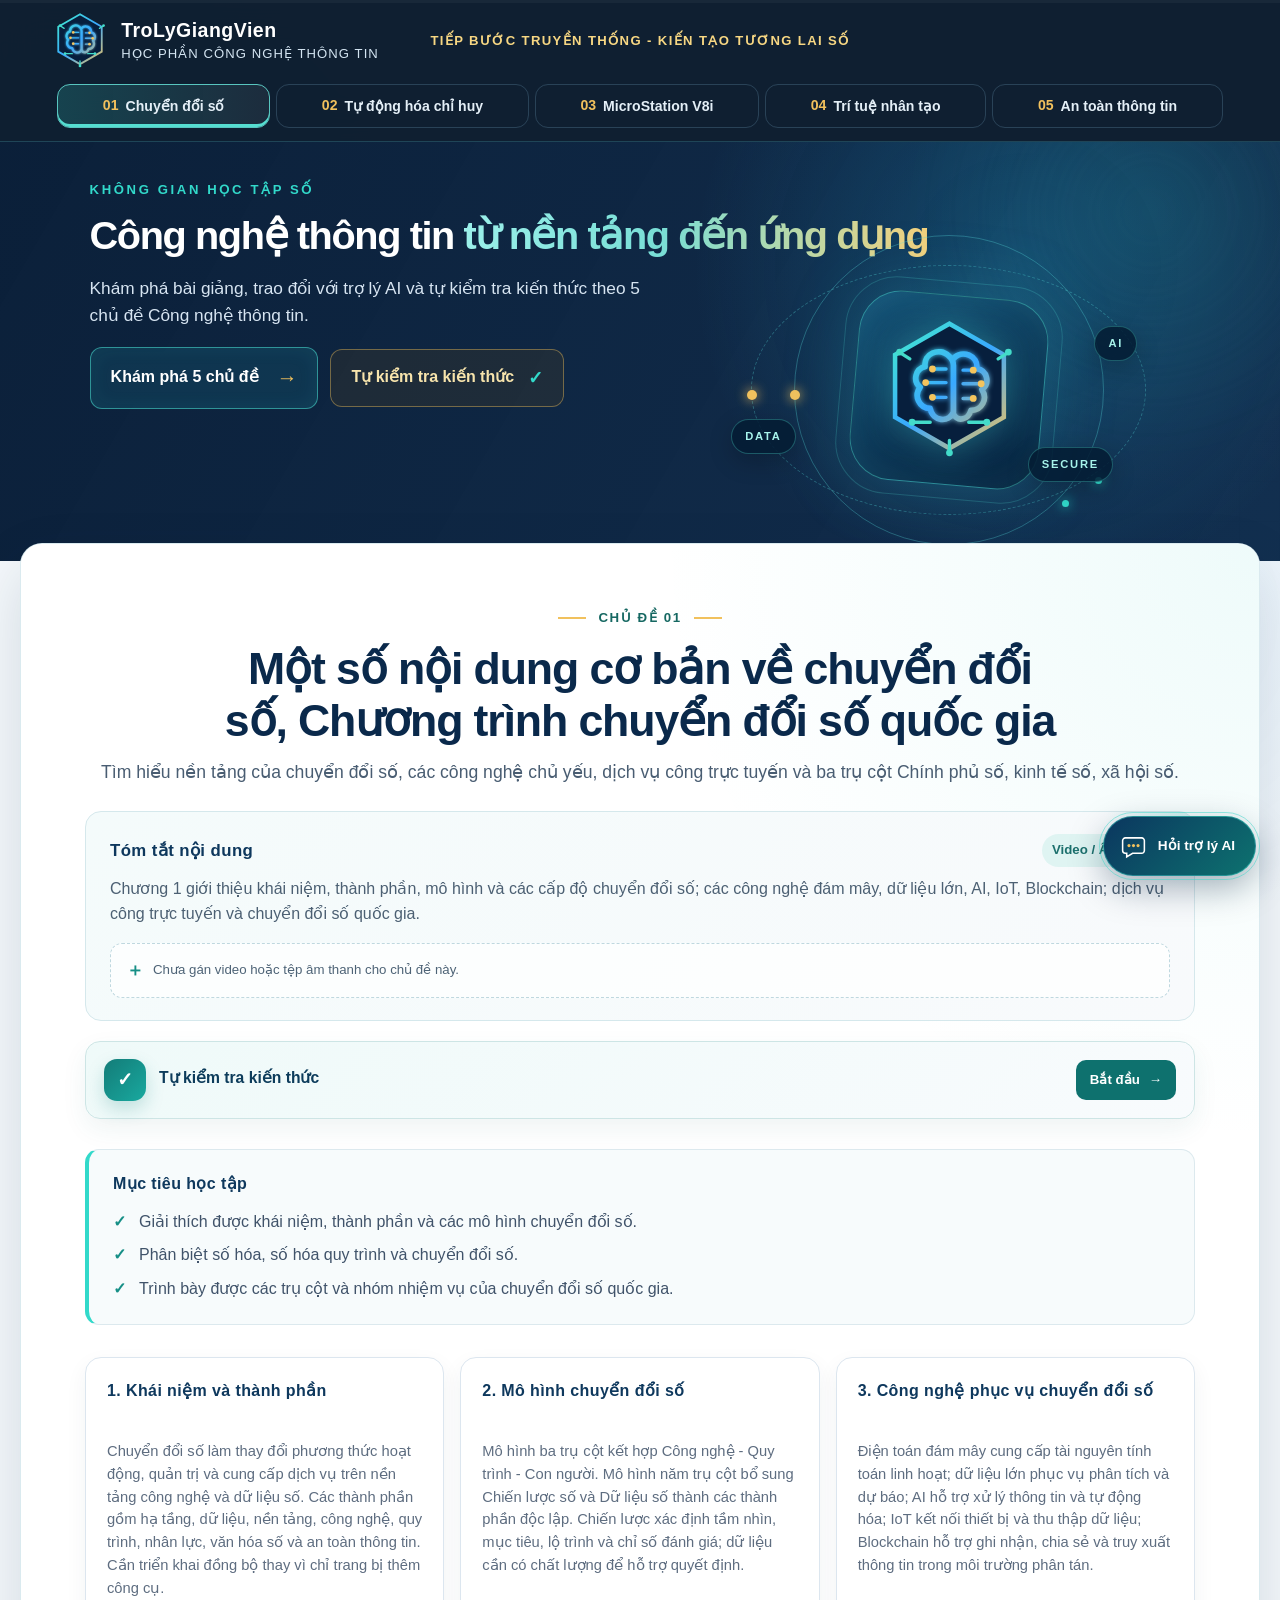
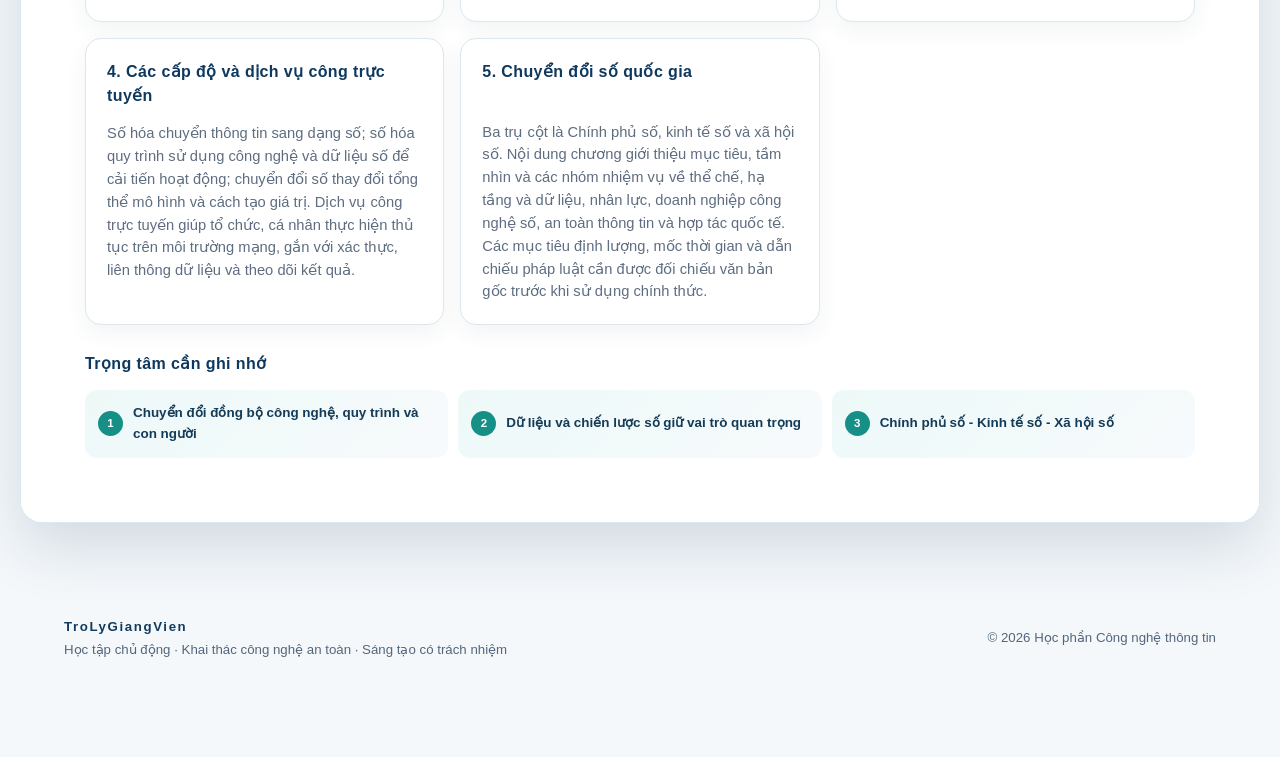
==== commit 45235289: "Add files via upload" ====
--- a/index.html
+++ b/index.html
@@ -4,38 +4,35 @@
 <head>
   <meta charset="utf-8">
   <meta name="viewport" content="width=device-width, initial-scale=1, viewport-fit=cover">
-  <meta name="description" content="Không gian học tập số BMTH.K10 dành cho học phần Công nghệ thông tin.">
+  <meta name="description" content="Không gian học tập số TroLyGiangVien dành cho học phần Công nghệ thông tin.">
   <meta name="theme-color" content="#061b35">
   <meta property="og:type" content="website">
   <meta property="og:locale" content="vi_VN">
-  <meta property="og:site_name" content="BMTH.K10">
-  <meta property="og:title" content="BMTH.K10 · Học phần Công nghệ thông tin">
-  <meta property="og:description" content="Nội dung 5 chủ đề Công nghệ thông tin theo bản tài liệu mới; hỏi đáp và trắc nghiệm đang tạm dừng cập nhật.">
+  <meta property="og:site_name" content="TroLyGiangVien">
+  <meta property="og:title" content="TroLyGiangVien · Học phần Công nghệ thông tin">
+  <meta property="og:description" content="Bài giảng 5 chủ đề Công nghệ thông tin, trợ lý AI hỗ trợ học tập và chức năng tự kiểm tra kiến thức.">
   <meta property="og:url" content="https://ccongpho-dotcom.github.io/TroLyAoGiangVien/">
   <meta property="og:image" content="https://ccongpho-dotcom.github.io/TroLyAoGiangVien/assets/bmth-share.png">
   <meta property="og:image:type" content="image/png">
   <meta property="og:image:width" content="1200">
   <meta property="og:image:height" content="630">
-  <meta property="og:image:alt" content="Biểu trưng BMTH.K10 trên nền xanh, với dòng chữ Học phần Công nghệ thông tin">
-  <title>BMTH.K10</title>
+  <meta property="og:image:alt" content="Biểu trưng học phần Công nghệ thông tin trên nền xanh">
+  <title>TroLyGiangVien</title>
   <link rel="icon" type="image/svg+xml" href="assets/ai-digital-logo.svg">
-  <link rel="stylesheet" href="assets/styles.css?v=20261113-mobile1">
+  <link rel="stylesheet" href="assets/styles.css?v=20261121-troly-ui1">
 </head>
 <body>
   <div class="reading-progress" aria-hidden="true"><span id="reading-progress-bar"></span></div>
   <header class="site-header">
-    <a class="brand" href="#top" aria-label="Trang chủ BMTH.K10">
+    <a class="brand" href="#top" aria-label="Trang chủ TroLyGiangVien">
       <img src="assets/ai-digital-logo.svg" alt="Logo trí tuệ nhân tạo và chuyển đổi số" width="62" height="62">
       <span class="brand-copy">
-        <strong>BMTH.K10</strong>
+        <strong>TroLyGiangVien</strong>
         <small>HỌC PHẦN CÔNG NGHỆ THÔNG TIN</small>
       </span>
     </a>
     <p class="slogan">TIẾP BƯỚC TRUYỀN THỐNG - KIẾN TẠO TƯƠNG LAI SỐ</p>
     <div class="header-tools">
-      <a class="quiz-shortcut" href="quiz.html" aria-label="Mở chức năng tự kiểm tra kiến thức">
-        <span aria-hidden="true">✓</span> Tự kiểm tra
-      </a>
       <button id="view-mode-toggle" class="view-mode-toggle" type="button" aria-pressed="false" aria-label="Xem bố cục toàn cảnh">
         <svg viewBox="0 0 24 24" aria-hidden="true">
           <path d="M8 3H3v5M16 3h5v5M8 21H3v-5M16 21h5v-5M3 8l5-5M21 8l-5-5M3 16l5 5M21 16l-5 5"/>
@@ -63,7 +60,7 @@
         <h1 id="hero-title"><span class="title-main">Công nghệ thông tin</span> <span class="title-accent">từ nền tảng đến ứng dụng</span></h1>
       </div>
       <div class="hero-copy">
-        <p class="hero-lead">Khám phá bài giảng theo nội dung mới và học tập ở mọi thiết bị. Hỏi đáp và Tự kiểm tra đang tạm dừng cập nhật.</p>
+        <p class="hero-lead">Khám phá bài giảng, trao đổi với trợ lý AI và tự kiểm tra kiến thức theo 5 chủ đề Công nghệ thông tin.</p>
         <div class="hero-actions">
           <a class="primary-button" href="#chu-de">Khám phá 5 chủ đề <span aria-hidden="true">→</span></a>
           <a class="secondary-button" href="quiz.html">Tự kiểm tra kiến thức <span aria-hidden="true">✓</span></a>
@@ -82,17 +79,13 @@
     </section>
 
     <section class="course-shell" id="chu-de" aria-label="Nội dung học phần">
-      <div class="learning-progress">
-        <span class="learning-progress-label" id="learning-progress-label" role="status">Đã học 0/5 chủ đề</span>
-        <progress id="learning-progress" aria-label="Tiến độ học" max="5" value="0"></progress>
-      </div>
       <article id="lesson-panel" class="lesson-panel protected-content" role="tabpanel" tabindex="0"></article>
     </section>
   </main>
 
   <footer class="site-footer">
     <div>
-      <strong>BMTH.K10</strong>
+      <strong>TroLyGiangVien</strong>
       <span>Học tập chủ động · Khai thác công nghệ an toàn · Sáng tạo có trách nhiệm</span>
     </div>
     <p>© <span id="current-year"></span> Học phần Công nghệ thông tin</p>
@@ -107,12 +100,12 @@
     <span class="chat-label">Hỏi trợ lý AI</span>
   </button>
 
-  <section id="chat-panel" class="chat-panel" aria-label="Trợ lý AI BMTH.K10" aria-hidden="true" inert>
+  <section id="chat-panel" class="chat-panel" aria-label="Trợ lý AI TroLyGiangVien" aria-hidden="true" inert>
     <header class="chat-header">
       <div class="chat-avatar"><img src="assets/ai-digital-logo.svg" alt=""></div>
       <div>
-        <strong>Trợ lý AI BMTH.K10</strong>
-        <span id="chat-status" class="chat-status" data-state="ready" aria-live="polite">Tạm dừng cập nhật dữ liệu</span>
+        <strong>TroLyGiangVien</strong>
+        <span id="chat-status" class="chat-status" data-state="ready" aria-live="polite">Sẵn sàng hỗ trợ học tập</span>
       </div>
       <div class="chat-header-actions">
         <button id="chat-reset" type="button" aria-label="Bắt đầu cuộc trò chuyện mới" title="Cuộc trò chuyện mới"><span aria-hidden="true">↻</span></button>
@@ -121,7 +114,7 @@
     </header>
     <div id="chat-messages" class="chat-messages" aria-live="polite">
       <div class="message assistant">
-        <div class="message-bubble">Trợ lý đang tạm dừng để cập nhật dữ liệu mới. Đồng chí có thể đọc nội dung của các chủ đề.</div>
+        <div class="message-bubble">Xin chào! Đồng chí cần làm rõ nội dung nào?</div>
       </div>
     </div>
     <div class="quick-prompts" aria-label="Câu hỏi gợi ý">
@@ -142,11 +135,11 @@
 
   <div id="toast" class="toast" role="status" aria-live="polite"></div>
 
-  <script src="config.js?v=20261119-open90-pause"></script>
+  <script src="config.js?v=20261121-troly-ui1"></script>
   <script src="data/topics.js?v=20261119-open90"></script>
   <script src="data/media.js?v=20261119-open90"></script>
   <script src="data/faq.js?v=20261119-open90"></script>
-  <script src="assets/app.js?v=20261119-open90-pause"></script>
+  <script src="assets/app.js?v=20261121-troly-ui1"></script>
   <script src="assets/motion.js?v=20261017-1"></script>
 </body>
 </html>
--- a/assets/styles.css
+++ b/assets/styles.css
@@ -67,7 +67,7 @@
 .brand { display: inline-flex; align-items: center; gap: 12px; text-decoration: none; width: fit-content; }
 .brand img { width: 58px; height: 58px; }
 .brand-copy { display: grid; line-height: 1.12; }
-.brand-copy strong { letter-spacing: .12em; font-size: 1.22rem; color: #fff; }
+.brand-copy strong { letter-spacing: .025em; font-size: 1.22rem; color: #fff; }
 .brand-copy small { margin-top: 5px; letter-spacing: .08em; color: #a9c6dc; font-size: .7rem; }
 .slogan { margin: 0; color: #f7d783; letter-spacing: .105em; text-align: center; font-size: clamp(.72rem, 1vw, .91rem); font-weight: 800; }
 .header-tools { justify-self: end; display: flex; align-items: center; gap: 9px; }
@@ -532,7 +532,7 @@
   html:not(.overview-mode) .brand { gap: 7px; width: 100%; }
   html:not(.overview-mode) .brand img { flex: 0 0 auto; width: 40px; height: 40px; }
   html:not(.overview-mode) .brand-copy { min-width: 0; }
-  html:not(.overview-mode) .brand-copy strong { font-size: .98rem; letter-spacing: .09em; white-space: nowrap; }
+  html:not(.overview-mode) .brand-copy strong { font-size: clamp(.88rem, 3.8vw, .98rem); letter-spacing: .01em; overflow-wrap: anywhere; }
   html:not(.overview-mode) .brand-copy small { display: block; margin-top: 4px; color: #bed0df; font-size: .57rem; line-height: 1.12; }
   html:not(.overview-mode) .site-header .slogan { padding-top: 8px; font-size: .63rem; line-height: 1.35; letter-spacing: .06em; }
   html:not(.overview-mode) .header-tools { gap: 5px; }
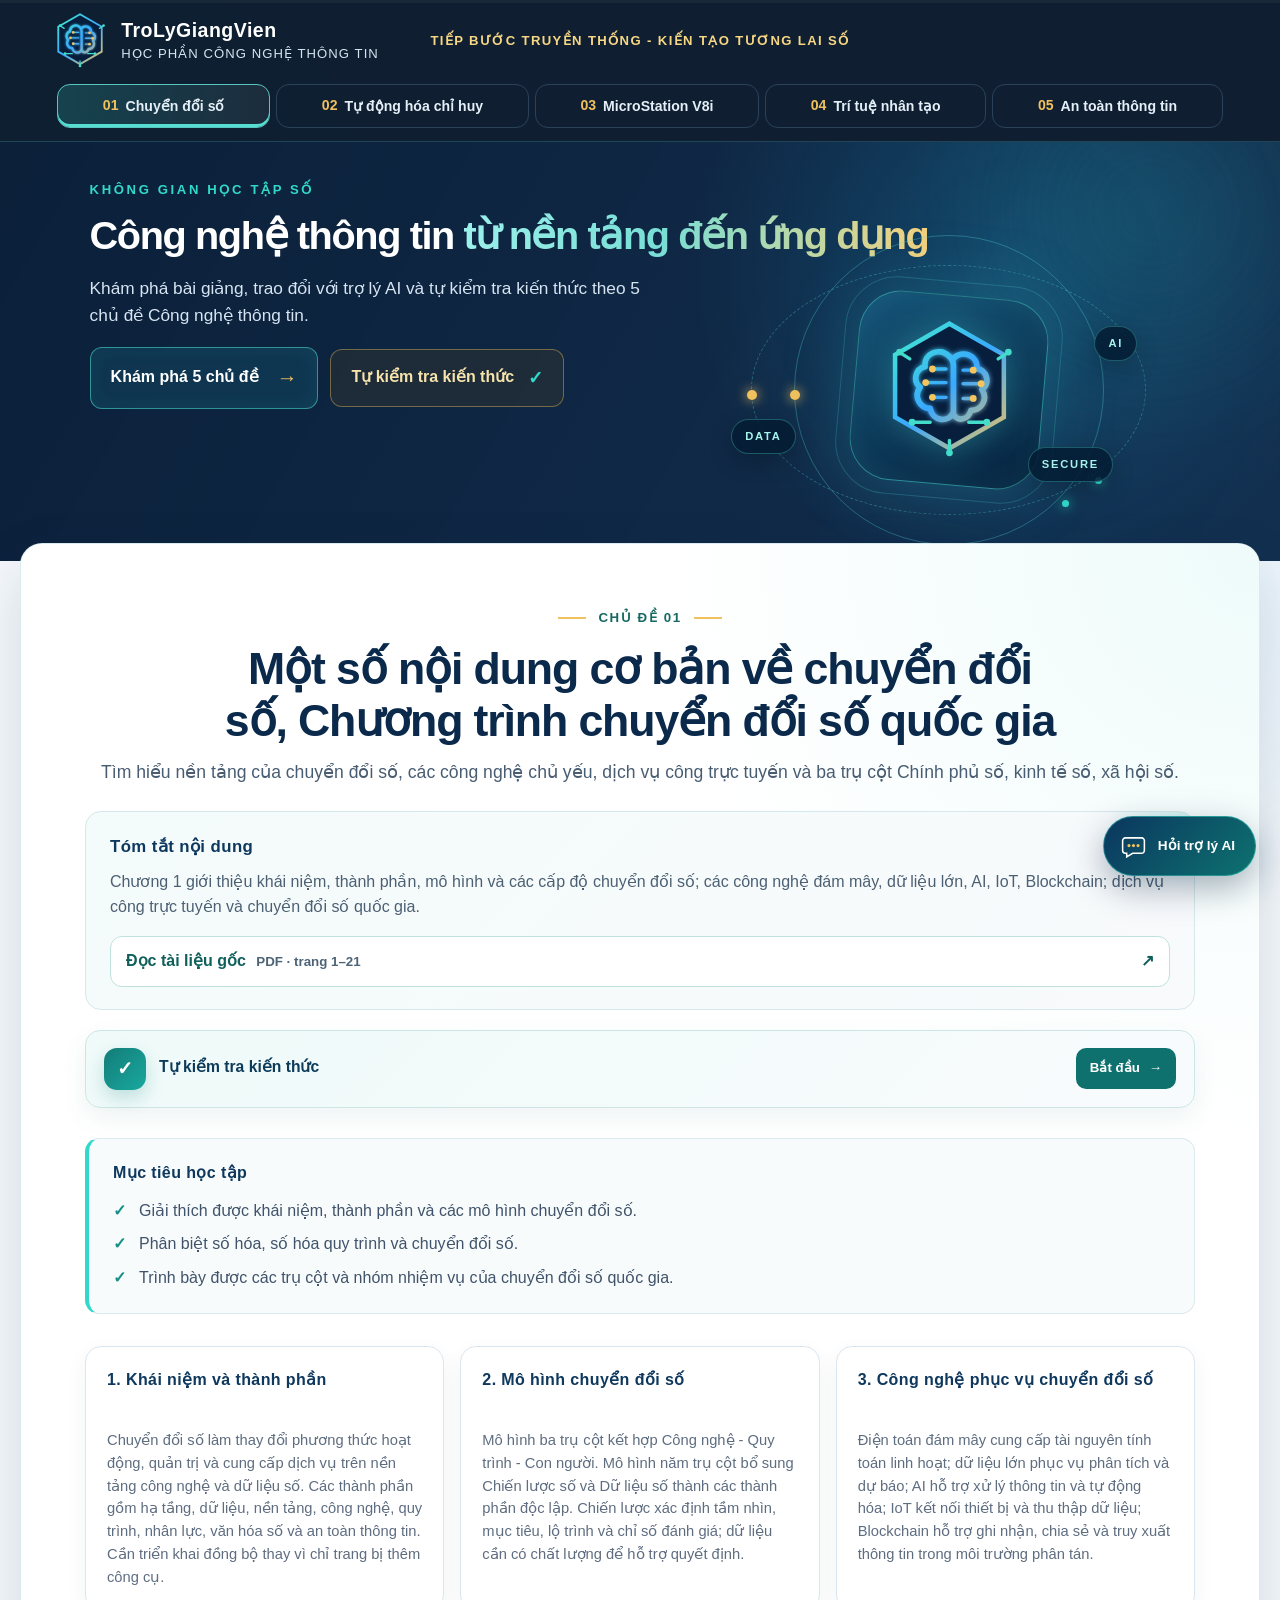
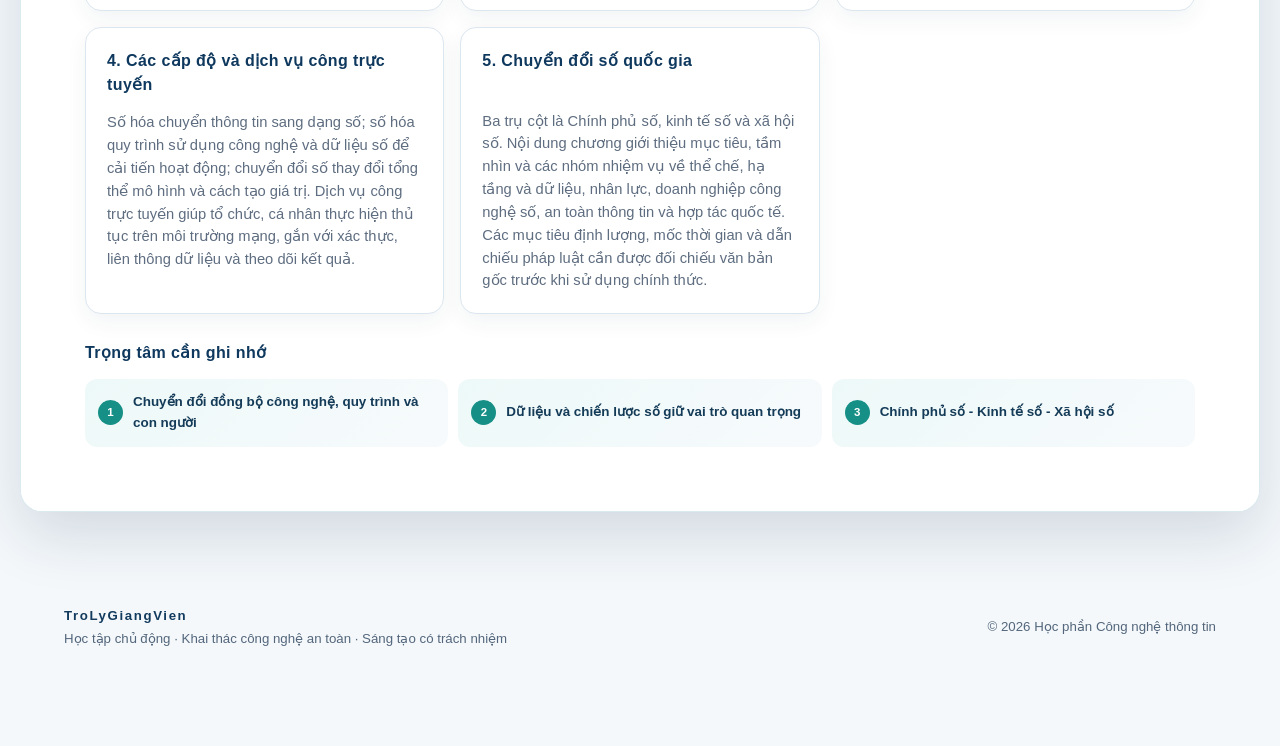
==== commit da197ba6: "Sửa giao diện: liên kết PDF, cho phép in, gọn trên điện thoại - Ẩn nhãn "Video / Âm thanh" và ô "Chư" ====
--- a/index.html
+++ b/index.html
@@ -19,7 +19,7 @@
   <meta property="og:image:alt" content="Biểu trưng học phần Công nghệ thông tin trên nền xanh">
   <title>TroLyGiangVien</title>
   <link rel="icon" type="image/svg+xml" href="assets/ai-digital-logo.svg">
-  <link rel="stylesheet" href="assets/styles.css?v=20261121-troly-ui1">
+  <link rel="stylesheet" href="assets/styles.css?v=20261121-fix1">
 </head>
 <body>
   <div class="reading-progress" aria-hidden="true"><span id="reading-progress-bar"></span></div>
@@ -135,11 +135,11 @@
 
   <div id="toast" class="toast" role="status" aria-live="polite"></div>
 
-  <script src="config.js?v=20261121-troly-ui1"></script>
+  <script src="config.js?v=20261121-fix1"></script>
   <script src="data/topics.js?v=20261119-open90"></script>
   <script src="data/media.js?v=20261119-open90"></script>
   <script src="data/faq.js?v=20261119-open90"></script>
-  <script src="assets/app.js?v=20261121-troly-ui1"></script>
+  <script src="assets/app.js?v=20261121-fix1"></script>
   <script src="assets/motion.js?v=20261017-1"></script>
 </body>
 </html>
--- a/assets/styles.css
+++ b/assets/styles.css
@@ -247,7 +247,9 @@
 .chat-launcher svg { width: 29px; fill: none; stroke: #fff; stroke-width: 1.7; }
 .chat-launcher svg circle { fill: var(--gold); stroke: none; }
 .chat-label { font-size: .85rem; font-weight: 800; }
-.chat-pulse { position: absolute; inset: -5px; border: 1px solid rgba(57, 216, 202, .5); border-radius: inherit; animation: pulse 2.3s ease-out infinite; }
+.chat-pulse { position: absolute; inset: -5px; border: 1px solid rgba(57, 216, 202, .5); border-radius: inherit; opacity: 0; animation: pulse 2.3s ease-out 3; }
+/* Nút trợ lý chỉ gợi chú ý vài lần khi vào trang, sau đó đứng yên. */
+.chat-launcher { animation-iteration-count: 2; }
 @keyframes pulse { 0% { opacity: .9; transform: scale(.95); } 75%,100% { opacity: 0; transform: scale(1.14); } }
 @keyframes chatFloat { 0%, 100% { translate: 0 0; } 50% { translate: 0 -5px; } }
 
@@ -291,7 +293,20 @@
 .toast.show { visibility: visible; opacity: 1; transform: translate(-50%, 0); }
 
 .protected-content { -webkit-user-select: none; user-select: none; }
-@media print { .protected-content { display: none !important; } body::after { content: "Tài liệu chỉ được cung cấp ở chế độ đọc trực tuyến."; display: block; padding: 50px; font-size: 20px; } }
+.source-pdf-link { margin-top: 16px; padding: 12px 15px; display: flex; align-items: center; justify-content: space-between; gap: 12px; border: 1px solid #bfe0dd; border-radius: 12px; color: #0f5f5b; background: #fff; font-weight: 800; text-decoration: none; transition: border-color .2s ease, background .2s ease; }
+.source-pdf-link small { margin-left: 6px; color: #4d6376; font-weight: 600; }
+.source-pdf-link:hover, .source-pdf-link:focus-visible { border-color: #278f89; background: #effaf8; }
+
+/* In bài giảng gọn gàng: chỉ giữ nội dung chủ đề đang xem. */
+@media print {
+  .site-header, .reading-progress, .hero, .chat-launcher, .chat-panel, .toast, .topic-quiz-card, .source-pdf-link, .site-footer { display: none !important; }
+  body { background: #fff !important; }
+  .course-shell { margin: 0 !important; width: auto !important; border: 0 !important; box-shadow: none !important; }
+  .lesson-panel { padding: 0 !important; }
+  .content-section, .key-item, .objectives, .lesson-summary { break-inside: avoid; box-shadow: none !important; }
+  * { animation: none !important; transition: none !important; }
+  .reveal-target { opacity: 1 !important; transform: none !important; }
+}
 
 @media (prefers-reduced-motion: reduce) {
   *, *::before, *::after { scroll-behavior: auto !important; animation-duration: .01ms !important; animation-iteration-count: 1 !important; transition-duration: .01ms !important; }
@@ -566,7 +581,7 @@
   html:not(.overview-mode) .hero-actions { align-items: flex-start; flex-direction: column; gap: 12px; }
   html:not(.overview-mode) .hero-actions :is(.primary-button, .secondary-button) { display: inline-flex; min-height: 44px; padding: 14px 20px; max-width: 100%; font-size: 1rem; }
   html:not(.overview-mode) .hero-visual { display: grid; min-height: 270px; margin-top: -2px; }
-  html:not(.overview-mode) .chat-launcher { width: 60px; height: 60px; }
+  html:not(.overview-mode) .chat-launcher { width: 52px; height: 52px; opacity: .94; }
 }
 
 @media (max-width: 359px) and (pointer: coarse) {
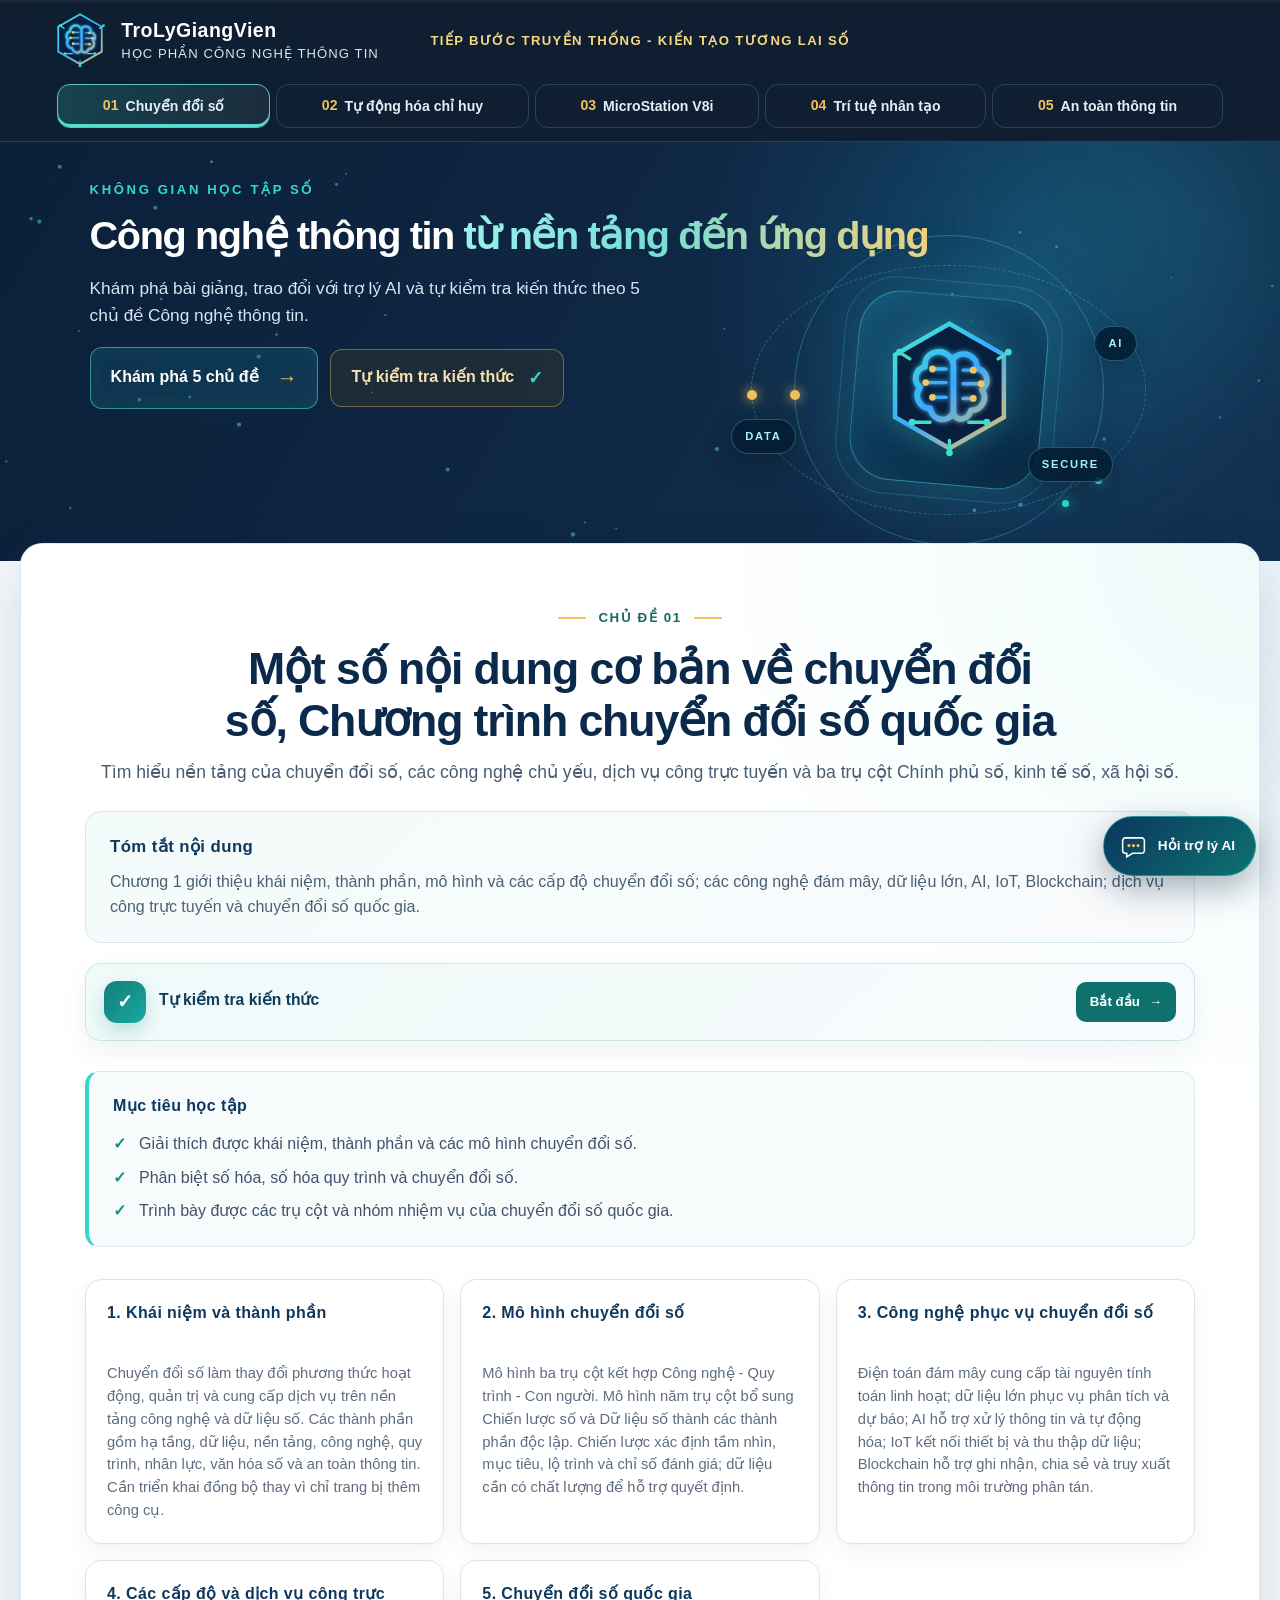
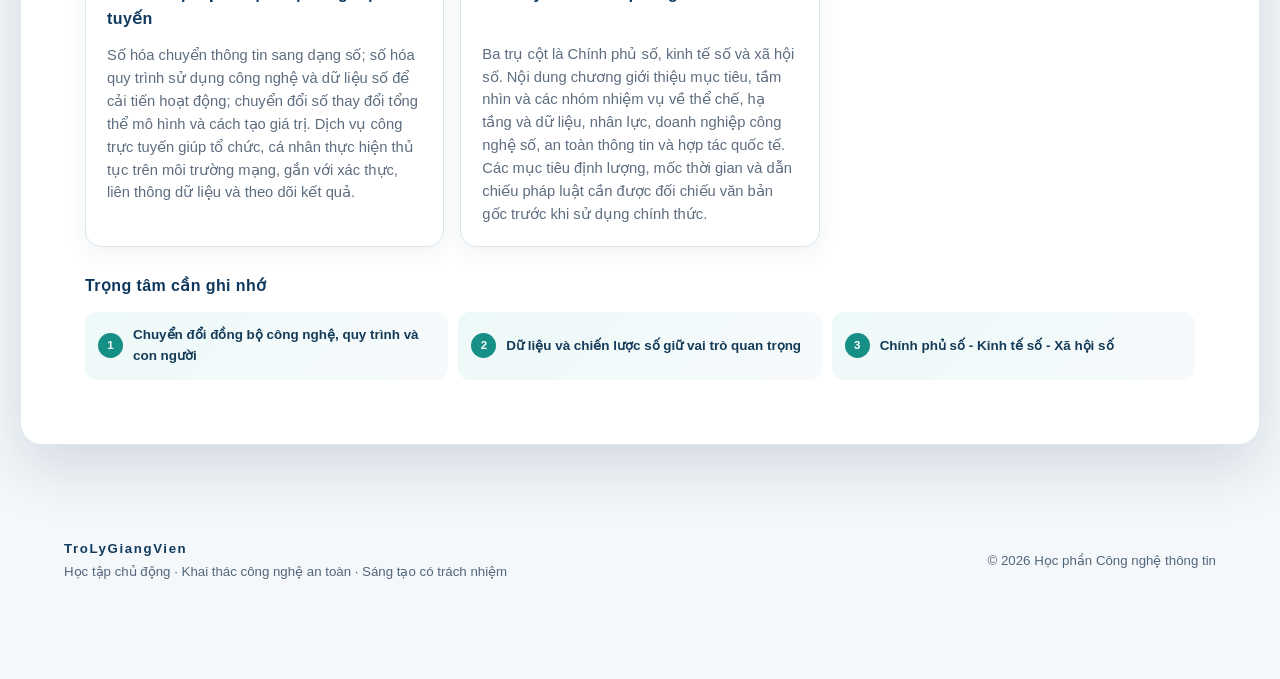
==== commit 96f43f93: "Bỏ nút đọc tài liệu gốc và gỡ tệp PDF khỏi trang - Xóa nút "Đọc tài liệu gốc", cấu hình pdfUrl và ki" ====
--- a/index.html
+++ b/index.html
@@ -19,7 +19,7 @@
   <meta property="og:image:alt" content="Biểu trưng học phần Công nghệ thông tin trên nền xanh">
   <title>TroLyGiangVien</title>
   <link rel="icon" type="image/svg+xml" href="assets/ai-digital-logo.svg">
-  <link rel="stylesheet" href="assets/styles.css?v=20261121-fix1">
+  <link rel="stylesheet" href="assets/styles.css?v=20261121-fix2">
 </head>
 <body>
   <div class="reading-progress" aria-hidden="true"><span id="reading-progress-bar"></span></div>
@@ -135,11 +135,11 @@
 
   <div id="toast" class="toast" role="status" aria-live="polite"></div>
 
-  <script src="config.js?v=20261121-fix1"></script>
-  <script src="data/topics.js?v=20261119-open90"></script>
+  <script src="config.js?v=20261121-fix2"></script>
+  <script src="data/topics.js?v=20261121-fix2"></script>
   <script src="data/media.js?v=20261119-open90"></script>
   <script src="data/faq.js?v=20261119-open90"></script>
-  <script src="assets/app.js?v=20261121-fix1"></script>
+  <script src="assets/app.js?v=20261121-fix2"></script>
   <script src="assets/motion.js?v=20261017-1"></script>
 </body>
 </html>
--- a/assets/styles.css
+++ b/assets/styles.css
@@ -293,14 +293,10 @@
 .toast.show { visibility: visible; opacity: 1; transform: translate(-50%, 0); }
 
 .protected-content { -webkit-user-select: none; user-select: none; }
-.source-pdf-link { margin-top: 16px; padding: 12px 15px; display: flex; align-items: center; justify-content: space-between; gap: 12px; border: 1px solid #bfe0dd; border-radius: 12px; color: #0f5f5b; background: #fff; font-weight: 800; text-decoration: none; transition: border-color .2s ease, background .2s ease; }
-.source-pdf-link small { margin-left: 6px; color: #4d6376; font-weight: 600; }
-.source-pdf-link:hover, .source-pdf-link:focus-visible { border-color: #278f89; background: #effaf8; }
 
 /* In bài giảng gọn gàng: chỉ giữ nội dung chủ đề đang xem. */
 @media print {
-  .site-header, .reading-progress, .hero, .chat-launcher, .chat-panel, .toast, .topic-quiz-card, .source-pdf-link, .site-footer { display: none !important; }
-  body { background: #fff !important; }
+  .site-header, .reading-progress, .hero, .chat-launcher, .chat-panel, .toast, .topic-quiz-card,   body { background: #fff !important; }
   .course-shell { margin: 0 !important; width: auto !important; border: 0 !important; box-shadow: none !important; }
   .lesson-panel { padding: 0 !important; }
   .content-section, .key-item, .objectives, .lesson-summary { break-inside: avoid; box-shadow: none !important; }
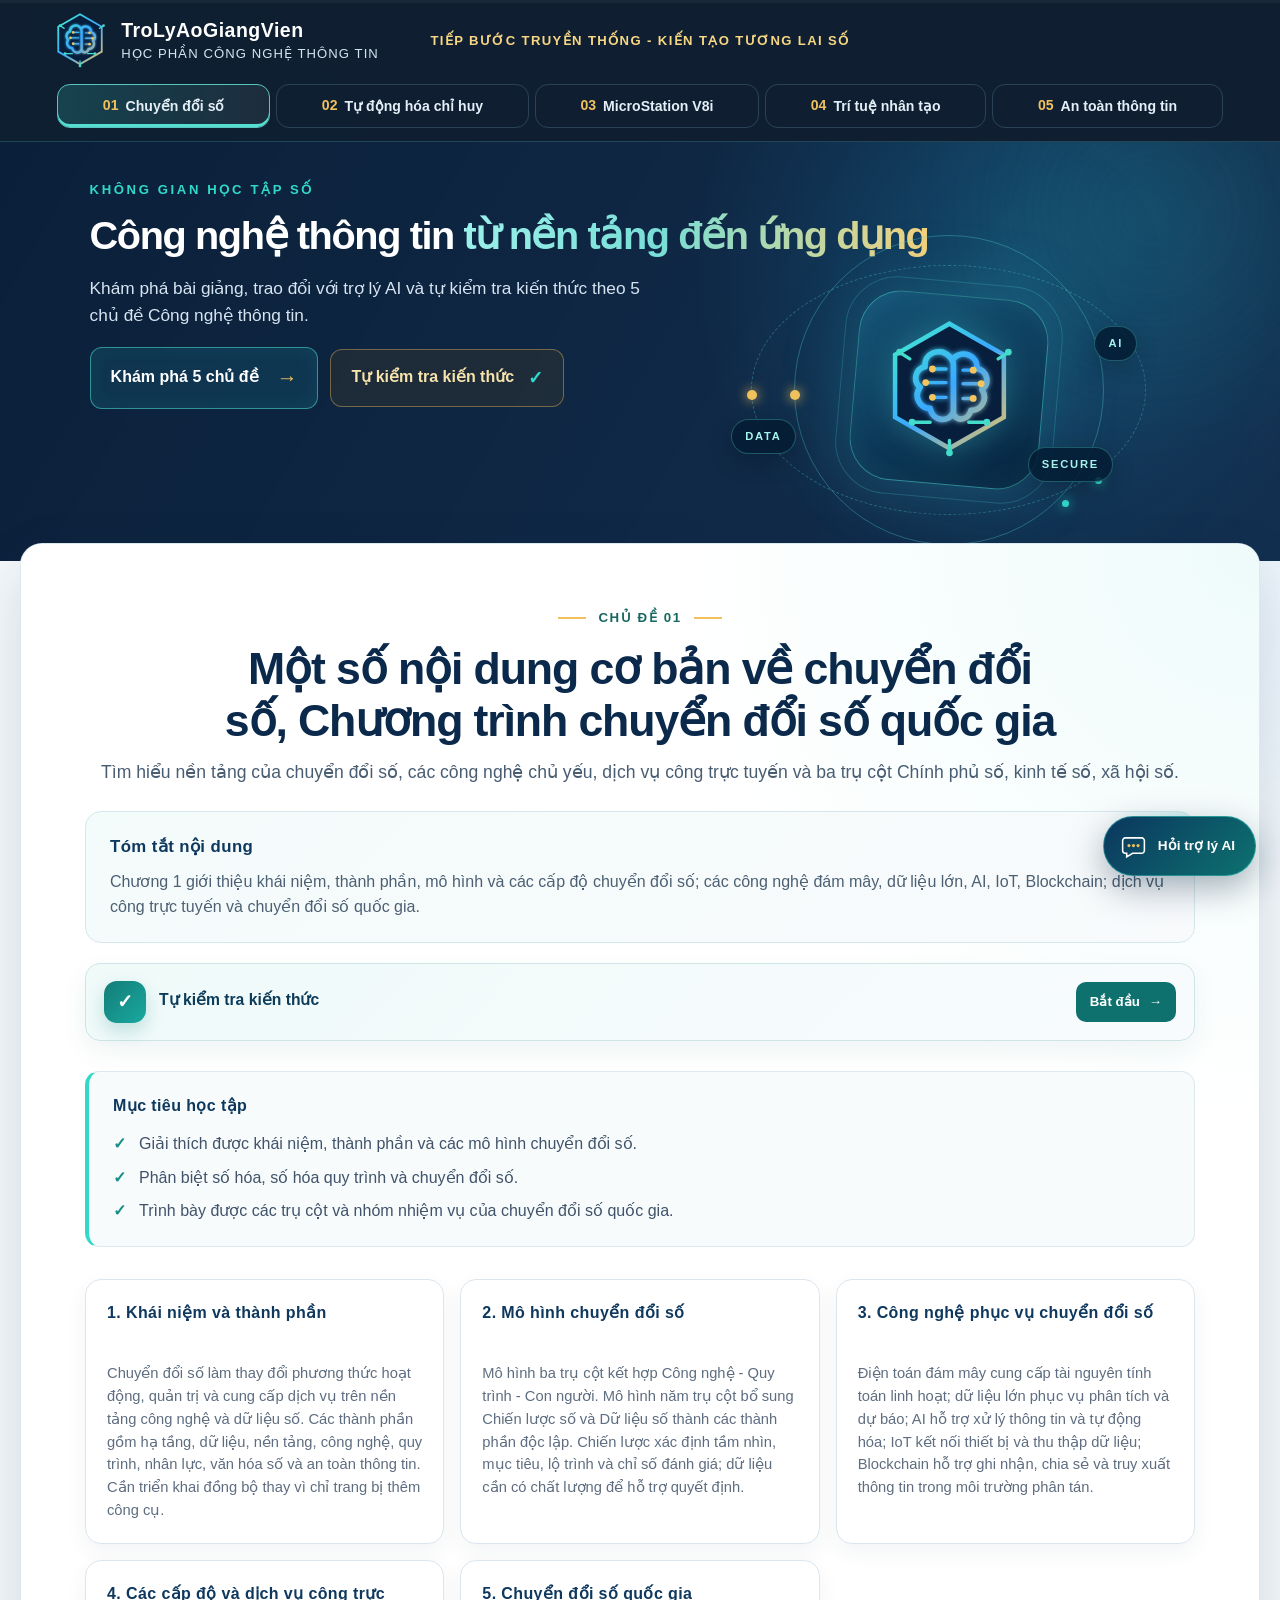
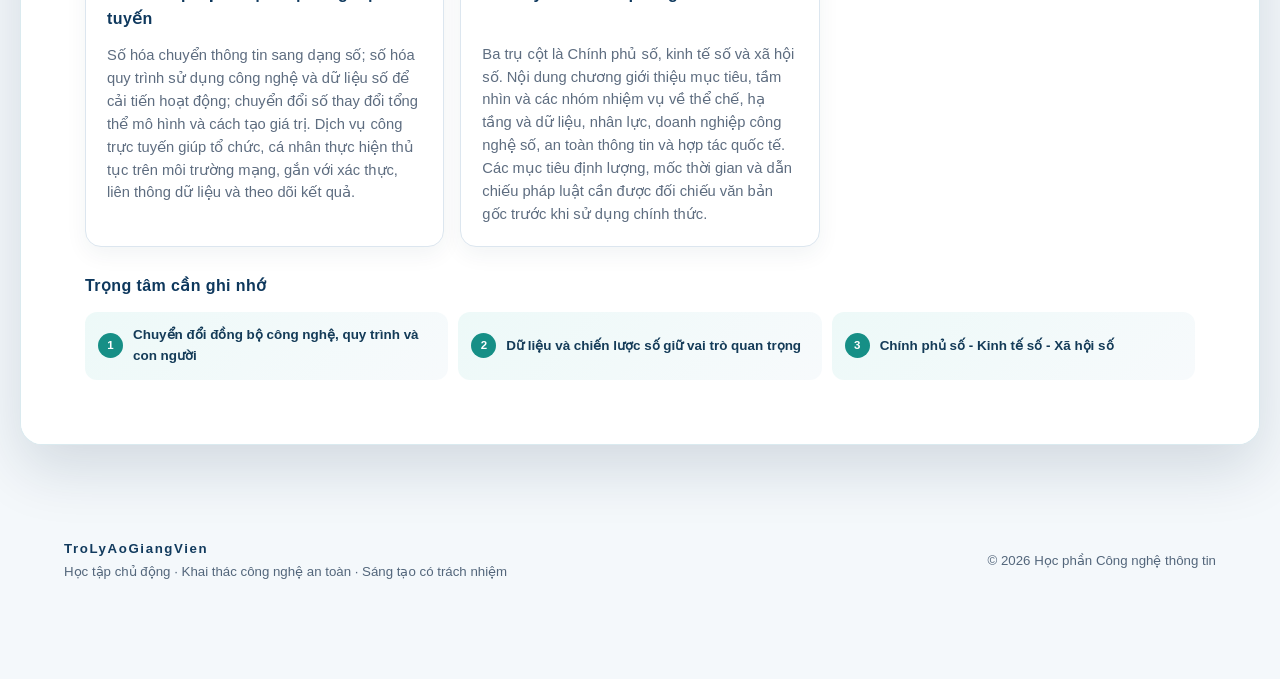
==== commit 4e370a60: "Thống nhất tên gọi TroLyAoGiangVien - Đổi tên hiển thị TroLyGiangVien thành TroLyAoGiangVien trên tr" ====
--- a/index.html
+++ b/index.html
@@ -4,30 +4,30 @@
 <head>
   <meta charset="utf-8">
   <meta name="viewport" content="width=device-width, initial-scale=1, viewport-fit=cover">
-  <meta name="description" content="Không gian học tập số TroLyGiangVien dành cho học phần Công nghệ thông tin.">
+  <meta name="description" content="Không gian học tập số TroLyAoGiangVien dành cho học phần Công nghệ thông tin.">
   <meta name="theme-color" content="#061b35">
   <meta property="og:type" content="website">
   <meta property="og:locale" content="vi_VN">
-  <meta property="og:site_name" content="TroLyGiangVien">
-  <meta property="og:title" content="TroLyGiangVien · Học phần Công nghệ thông tin">
+  <meta property="og:site_name" content="TroLyAoGiangVien">
+  <meta property="og:title" content="TroLyAoGiangVien · Học phần Công nghệ thông tin">
   <meta property="og:description" content="Bài giảng 5 chủ đề Công nghệ thông tin, trợ lý AI hỗ trợ học tập và chức năng tự kiểm tra kiến thức.">
   <meta property="og:url" content="https://ccongpho-dotcom.github.io/TroLyAoGiangVien/">
-  <meta property="og:image" content="https://ccongpho-dotcom.github.io/TroLyAoGiangVien/assets/bmth-share.png">
+  <meta property="og:image" content="https://ccongpho-dotcom.github.io/TroLyAoGiangVien/assets/bmth-share.png?v=20261121">
   <meta property="og:image:type" content="image/png">
   <meta property="og:image:width" content="1200">
   <meta property="og:image:height" content="630">
   <meta property="og:image:alt" content="Biểu trưng học phần Công nghệ thông tin trên nền xanh">
-  <title>TroLyGiangVien</title>
+  <title>TroLyAoGiangVien</title>
   <link rel="icon" type="image/svg+xml" href="assets/ai-digital-logo.svg">
-  <link rel="stylesheet" href="assets/styles.css?v=20261121-fix2">
+  <link rel="stylesheet" href="assets/styles.css?v=20261121-fix3">
 </head>
 <body>
   <div class="reading-progress" aria-hidden="true"><span id="reading-progress-bar"></span></div>
   <header class="site-header">
-    <a class="brand" href="#top" aria-label="Trang chủ TroLyGiangVien">
+    <a class="brand" href="#top" aria-label="Trang chủ TroLyAoGiangVien">
       <img src="assets/ai-digital-logo.svg" alt="Logo trí tuệ nhân tạo và chuyển đổi số" width="62" height="62">
       <span class="brand-copy">
-        <strong>TroLyGiangVien</strong>
+        <strong>TroLyAoGiangVien</strong>
         <small>HỌC PHẦN CÔNG NGHỆ THÔNG TIN</small>
       </span>
     </a>
@@ -85,7 +85,7 @@
 
   <footer class="site-footer">
     <div>
-      <strong>TroLyGiangVien</strong>
+      <strong>TroLyAoGiangVien</strong>
       <span>Học tập chủ động · Khai thác công nghệ an toàn · Sáng tạo có trách nhiệm</span>
     </div>
     <p>© <span id="current-year"></span> Học phần Công nghệ thông tin</p>
@@ -100,11 +100,11 @@
     <span class="chat-label">Hỏi trợ lý AI</span>
   </button>
 
-  <section id="chat-panel" class="chat-panel" aria-label="Trợ lý AI TroLyGiangVien" aria-hidden="true" inert>
+  <section id="chat-panel" class="chat-panel" aria-label="Trợ lý AI TroLyAoGiangVien" aria-hidden="true" inert>
     <header class="chat-header">
       <div class="chat-avatar"><img src="assets/ai-digital-logo.svg" alt=""></div>
       <div>
-        <strong>TroLyGiangVien</strong>
+        <strong>TroLyAoGiangVien</strong>
         <span id="chat-status" class="chat-status" data-state="ready" aria-live="polite">Sẵn sàng hỗ trợ học tập</span>
       </div>
       <div class="chat-header-actions">
@@ -135,7 +135,7 @@
 
   <div id="toast" class="toast" role="status" aria-live="polite"></div>
 
-  <script src="config.js?v=20261121-fix2"></script>
+  <script src="config.js?v=20261121-fix3"></script>
   <script src="data/topics.js?v=20261121-fix2"></script>
   <script src="data/media.js?v=20261119-open90"></script>
   <script src="data/faq.js?v=20261119-open90"></script>
--- a/assets/styles.css
+++ b/assets/styles.css
@@ -588,4 +588,10 @@
   html:not(.overview-mode) .brand-copy strong { font-size: .82rem; letter-spacing: .055em; }
   html:not(.overview-mode) .view-mode-toggle { gap: 4px; padding-inline: 6px; font-size: .66rem; }
   html:not(.overview-mode) .view-mode-toggle svg { width: 14px; }
-}
+  /* Màn hình rất hẹp: nút "Toàn cảnh" chỉ còn biểu tượng để tên trang không bị ngắt. */
+  html:not(.overview-mode) .brand-copy strong { font-size: .84rem; letter-spacing: 0; }
+  html:not(.overview-mode) .view-mode-toggle { width: 44px; padding: 0; }
+  html:not(.overview-mode) .view-mode-toggle span { position: absolute; width: 1px; height: 1px; overflow: hidden; clip: rect(0 0 0 0); white-space: nowrap; }
+}
+/* Tên trang luôn nằm trọn một dòng, không ngắt giữa chữ. */
+.brand-copy strong { overflow-wrap: normal !important; white-space: nowrap; }
